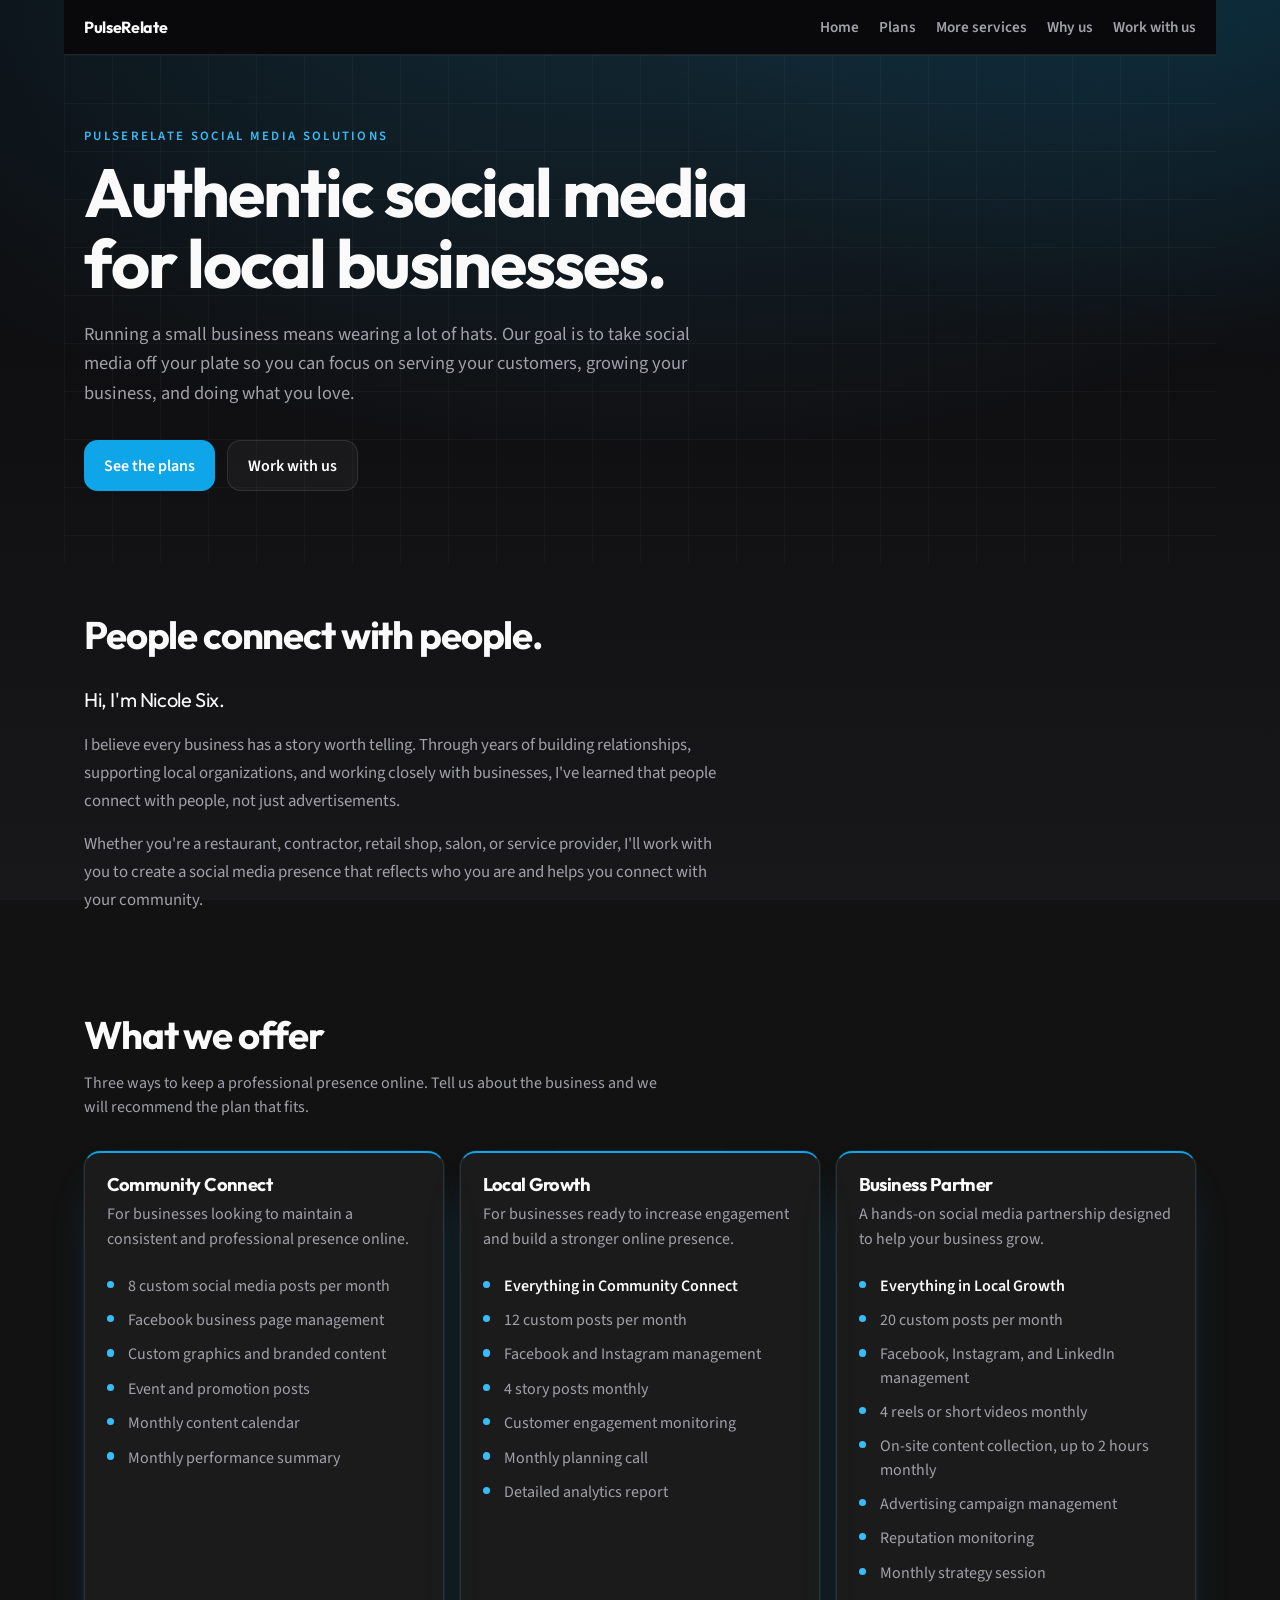
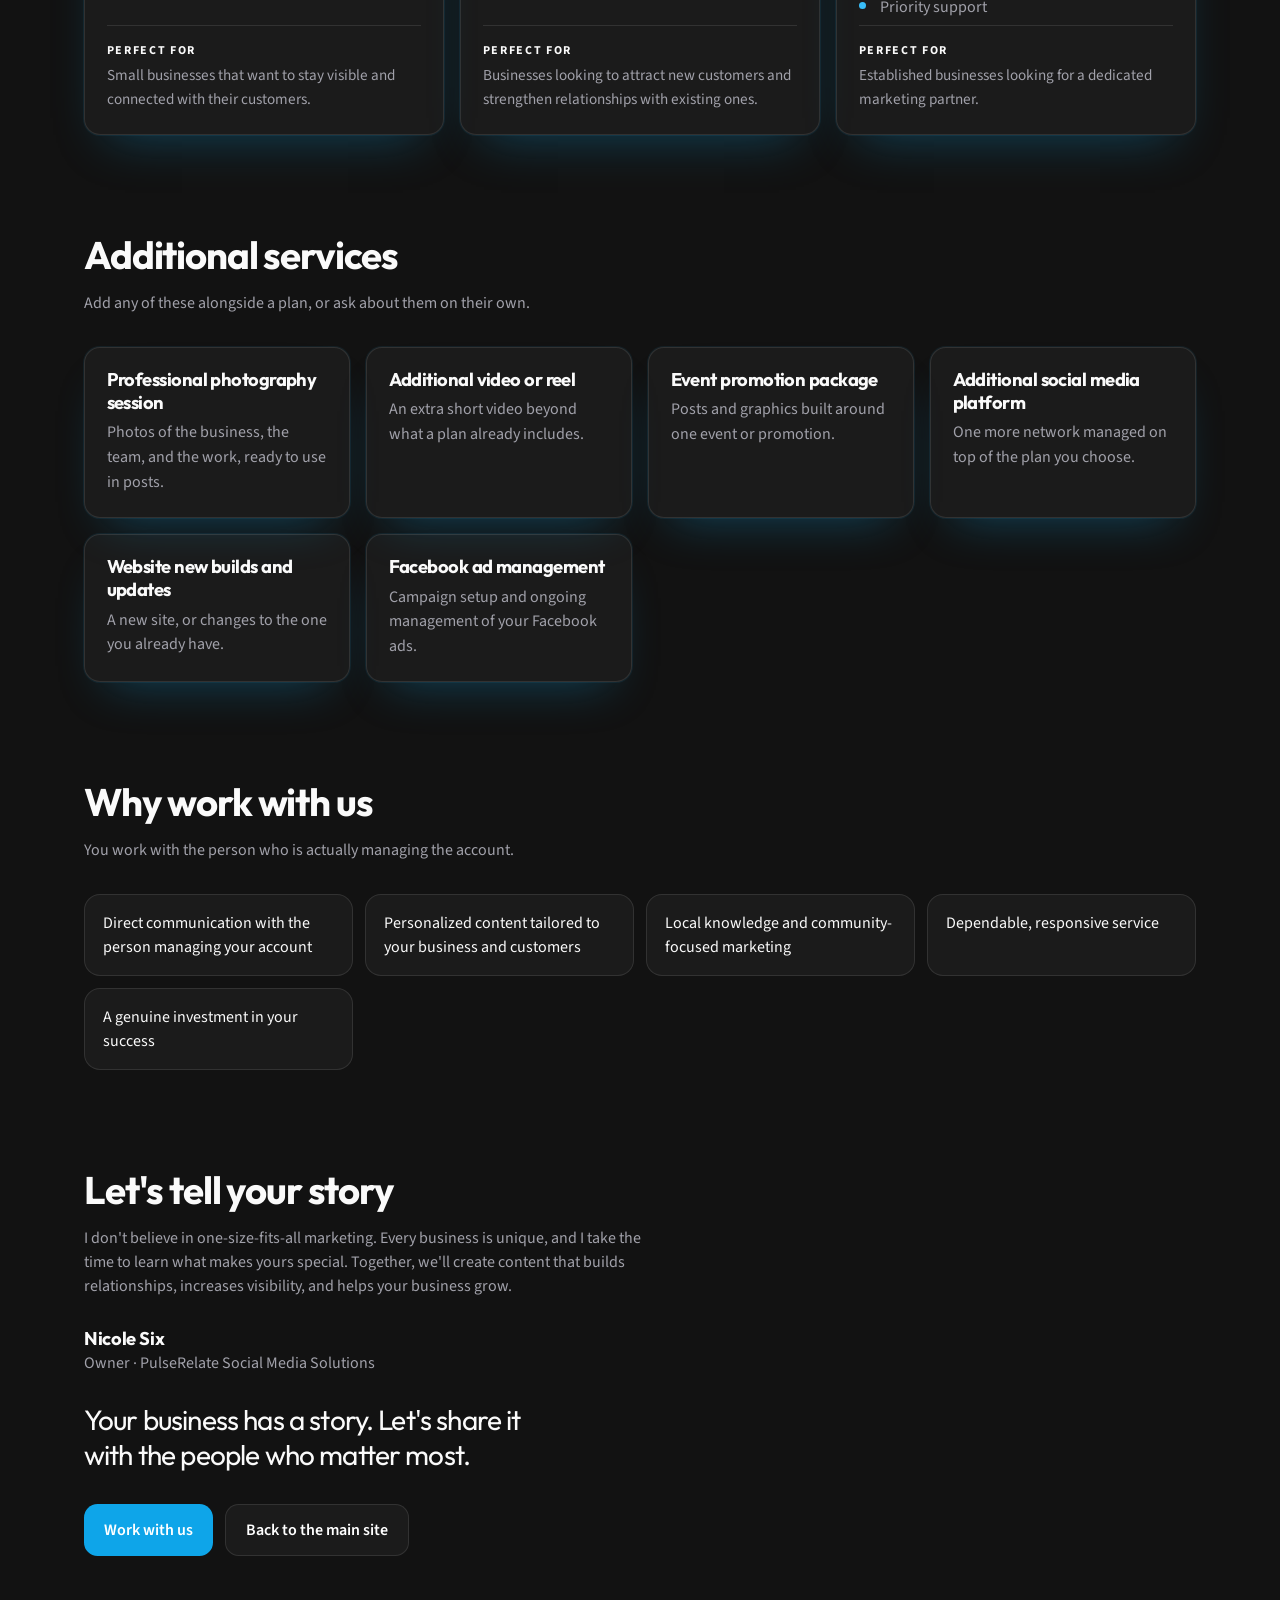
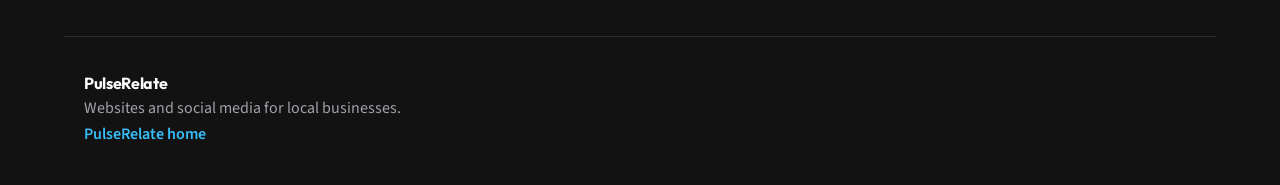
==== social.html @ 5b206f81 "Add a PulseRelate Social Media Solutions page without pricing. Co-authored-by: Cursor <cursoragent@c" ====
<!DOCTYPE html>
<html lang="en">
  <head>
    <meta charset="utf-8" />
    <meta name="viewport" content="width=device-width, initial-scale=1" />
    <title>PulseRelate Social Media Solutions</title>
    <meta
      name="description"
      content="PulseRelate Social Media Solutions creates authentic social media for local businesses. Community Connect, Local Growth, and Business Partner plans, plus photography, video, and event promotion."
    />
    <link rel="preconnect" href="https://fonts.googleapis.com" />
    <link rel="preconnect" href="https://fonts.gstatic.com" crossorigin />
    <link
      href="https://fonts.googleapis.com/css2?family=Outfit:wght@500;700&family=Source+Sans+3:wght@400;600&display=swap"
      rel="stylesheet"
    />
    <link rel="stylesheet" href="styles.css" />
    <link rel="icon" href="data:image/svg+xml,%3Csvg xmlns='http://www.w3.org/2000/svg' viewBox='0 0 32 32'%3E%3Crect width='32' height='32' rx='8' fill='%230ea5e9'/%3E%3Cpath d='M8 20.5c2.2-4.6 4.4-7 8-7s5.8 2.4 8 7' fill='none' stroke='white' stroke-width='2.4' stroke-linecap='round'/%3E%3Ccircle cx='16' cy='11' r='2.2' fill='white'/%3E%3C/svg%3E" />
  </head>
  <body>
    <header class="site-header">
      <a class="brand" href="index.html">PulseRelate</a>
      <nav class="nav" aria-label="Page">
        <a href="index.html">Home</a>
        <a href="#plans">Plans</a>
        <a href="#extras">More services</a>
        <a href="#why">Why us</a>
        <a href="index.html#work">Work with us</a>
      </nav>
    </header>

    <main id="top">
      <section class="hero">
        <p class="eyebrow">PulseRelate Social Media Solutions</p>
        <h1>Authentic social media for local businesses.</h1>
        <p class="lede">
          Running a small business means wearing a lot of hats. Our goal is to
          take social media off your plate so you can focus on serving your
          customers, growing your business, and doing what you love.
        </p>
        <div class="hero-actions">
          <a class="button" href="#plans">See the plans</a>
          <a class="button button-quiet" href="index.html#work">Work with us</a>
        </div>
      </section>

      <section class="section" id="story">
        <div class="section-intro">
          <h2>People connect with people.</h2>
        </div>
        <div class="story">
          <p class="hello">Hi, I'm Nicole Six.</p>
          <p>
            I believe every business has a story worth telling. Through years of
            building relationships, supporting local organizations, and working
            closely with businesses, I've learned that people connect with
            people, not just advertisements.
          </p>
          <p>
            Whether you're a restaurant, contractor, retail shop, salon, or
            service provider, I'll work with you to create a social media
            presence that reflects who you are and helps you connect with your
            community.
          </p>
        </div>
      </section>

      <section id="plans" class="section">
        <div class="section-intro">
          <h2>What we offer</h2>
          <p>
            Three ways to keep a professional presence online. Tell us about the
            business and we will recommend the plan that fits.
          </p>
        </div>
        <ul class="cards">
          <li class="card card-plan">
            <h3>Community Connect</h3>
            <p>
              For businesses looking to maintain a consistent and professional
              presence online.
            </p>
            <ul class="features">
              <li>8 custom social media posts per month</li>
              <li>Facebook business page management</li>
              <li>Custom graphics and branded content</li>
              <li>Event and promotion posts</li>
              <li>Monthly content calendar</li>
              <li>Monthly performance summary</li>
            </ul>
            <p class="fit">
              <strong>Perfect for</strong>
              Small businesses that want to stay visible and connected with their customers.
            </p>
          </li>
          <li class="card card-plan">
            <h3>Local Growth</h3>
            <p>
              For businesses ready to increase engagement and build a stronger
              online presence.
            </p>
            <ul class="features">
              <li class="includes">Everything in Community Connect</li>
              <li>12 custom posts per month</li>
              <li>Facebook and Instagram management</li>
              <li>4 story posts monthly</li>
              <li>Customer engagement monitoring</li>
              <li>Monthly planning call</li>
              <li>Detailed analytics report</li>
            </ul>
            <p class="fit">
              <strong>Perfect for</strong>
              Businesses looking to attract new customers and strengthen relationships with existing ones.
            </p>
          </li>
          <li class="card card-plan">
            <h3>Business Partner</h3>
            <p>
              A hands-on social media partnership designed to help your business grow.
            </p>
            <ul class="features">
              <li class="includes">Everything in Local Growth</li>
              <li>20 custom posts per month</li>
              <li>Facebook, Instagram, and LinkedIn management</li>
              <li>4 reels or short videos monthly</li>
              <li>On-site content collection, up to 2 hours monthly</li>
              <li>Advertising campaign management</li>
              <li>Reputation monitoring</li>
              <li>Monthly strategy session</li>
              <li>Priority support</li>
            </ul>
            <p class="fit">
              <strong>Perfect for</strong>
              Established businesses looking for a dedicated marketing partner.
            </p>
          </li>
        </ul>
      </section>

      <section id="extras" class="section">
        <div class="section-intro">
          <h2>Additional services</h2>
          <p>Add any of these alongside a plan, or ask about them on their own.</p>
        </div>
        <ul class="cards">
          <li class="card">
            <h3>Professional photography session</h3>
            <p>Photos of the business, the team, and the work, ready to use in posts.</p>
          </li>
          <li class="card">
            <h3>Additional video or reel</h3>
            <p>An extra short video beyond what a plan already includes.</p>
          </li>
          <li class="card">
            <h3>Event promotion package</h3>
            <p>Posts and graphics built around one event or promotion.</p>
          </li>
          <li class="card">
            <h3>Additional social media platform</h3>
            <p>One more network managed on top of the plan you choose.</p>
          </li>
          <li class="card">
            <h3>Website new builds and updates</h3>
            <p>A new site, or changes to the one you already have.</p>
          </li>
          <li class="card">
            <h3>Facebook ad management</h3>
            <p>Campaign setup and ongoing management of your Facebook ads.</p>
          </li>
        </ul>
      </section>

      <section id="why" class="section">
        <div class="section-intro">
          <h2>Why work with us</h2>
          <p>You work with the person who is actually managing the account.</p>
        </div>
        <ul class="reasons">
          <li>Direct communication with the person managing your account</li>
          <li>Personalized content tailored to your business and customers</li>
          <li>Local knowledge and community-focused marketing</li>
          <li>Dependable, responsive service</li>
          <li>A genuine investment in your success</li>
        </ul>
      </section>

      <section class="section" id="close">
        <div class="section-intro">
          <h2>Let's tell your story</h2>
          <p>
            I don't believe in one-size-fits-all marketing. Every business is
            unique, and I take the time to learn what makes yours special.
            Together, we'll create content that builds relationships, increases
            visibility, and helps your business grow.
          </p>
        </div>
        <p class="signature">
          <strong>Nicole Six</strong>
          <span>Owner · PulseRelate Social Media Solutions</span>
        </p>
        <blockquote class="pull">
          <p>Your business has a story. Let's share it with the people who matter most.</p>
        </blockquote>
        <div class="hero-actions">
          <a class="button" href="index.html#work">Work with us</a>
          <a class="button button-quiet" href="index.html">Back to the main site</a>
        </div>
      </section>
    </main>

    <footer class="site-footer">
      <p class="brand">PulseRelate</p>
      <p>Websites and social media for local businesses.</p>
      <p><a href="index.html">PulseRelate home</a></p>
    </footer>
  </body>
</html>
---- styles.css ----
:root {
  color-scheme: dark;
  --bg: #09090b;
  --bg-raised: rgb(255 255 255 / 0.04);
  --line: rgb(255 255 255 / 0.1);
  --text: #fafafa;
  --muted: #a1a1aa;
  --sky: #38bdf8;
  --sky-strong: #0ea5e9;
  --max: 72rem;
}

* {
  box-sizing: border-box;
}

html {
  scroll-behavior: smooth;
}

body {
  margin: 0;
  min-height: 100vh;
  font-family: "Source Sans 3", "Segoe UI", sans-serif;
  color: var(--text);
  background:
    radial-gradient(ellipse 80% 60% at 50% -10%, rgb(56 189 248 / 0.2), transparent),
    radial-gradient(ellipse 50% 40% at 100% 0%, rgb(14 165 233 / 0.14), transparent),
    linear-gradient(to bottom, #09090b, #18181b);
  background-attachment: fixed;
}

a {
  color: inherit;
}

.site-header {
  position: sticky;
  top: 0;
  z-index: 2;
  display: flex;
  align-items: center;
  justify-content: space-between;
  gap: 1rem;
  max-width: var(--max);
  margin: 0 auto;
  padding: 1rem 1.25rem;
  background: #09090b;
  border-bottom: 1px solid var(--line);
}

[hidden] {
  display: none !important;
}

.brand {
  font-family: Outfit, "Segoe UI", sans-serif;
  font-weight: 700;
  letter-spacing: -0.02em;
  text-decoration: none;
}

.nav {
  display: flex;
  flex-wrap: wrap;
  gap: 0.75rem 1.25rem;
  font-size: 0.95rem;
  font-weight: 600;
}

.nav a {
  color: var(--muted);
  text-decoration: none;
}

.nav a:hover,
.nav a:focus-visible {
  color: var(--text);
}

.hero,
.section,
.site-footer {
  max-width: var(--max);
  margin: 0 auto;
  padding: 1.25rem;
}

.hero {
  padding-top: 4.5rem;
  padding-bottom: 4.5rem;
  background-image:
    linear-gradient(rgb(255 255 255 / 0.03) 1px, transparent 1px),
    linear-gradient(90deg, rgb(255 255 255 / 0.03) 1px, transparent 1px);
  background-size: 48px 48px;
}

.eyebrow {
  margin: 0;
  font-size: 0.8rem;
  font-weight: 600;
  letter-spacing: 0.18em;
  text-transform: uppercase;
  color: var(--sky);
}

h1,
h2,
h3 {
  font-family: Outfit, "Segoe UI", sans-serif;
  letter-spacing: -0.03em;
}

h1 {
  max-width: 16ch;
  margin: 0.75rem 0 0;
  font-size: clamp(2.5rem, 6vw, 4.25rem);
  line-height: 1.05;
}

.lede {
  max-width: 40rem;
  margin: 1.25rem 0 0;
  font-size: 1.15rem;
  line-height: 1.6;
  color: var(--muted);
}

.hero-actions {
  display: flex;
  flex-wrap: wrap;
  gap: 0.75rem;
  margin-top: 2rem;
}

.button {
  display: inline-flex;
  align-items: center;
  justify-content: center;
  padding: 0.85rem 1.25rem;
  border-radius: 0.85rem;
  background: var(--sky-strong);
  color: white;
  font-weight: 600;
  text-decoration: none;
}

.button:hover,
.button:focus-visible {
  background: #38bdf8;
}

.button-quiet {
  background: var(--bg-raised);
  border: 1px solid var(--line);
}

.button-quiet:hover,
.button-quiet:focus-visible {
  background: rgb(255 255 255 / 0.08);
}

.section {
  scroll-margin-top: 4.5rem;
  padding-top: 3rem;
  padding-bottom: 3rem;
}

.section-intro h2 {
  margin: 0;
  font-size: clamp(1.8rem, 3vw, 2.4rem);
}

.section-intro p {
  max-width: 36rem;
  margin: 0.75rem 0 0;
  color: var(--muted);
  line-height: 1.5;
}

.place {
  display: inline-block;
  margin: 1.5rem 0 0;
  padding: 0.45rem 0.8rem;
  border: 1px solid var(--line);
  border-radius: 999px;
  color: var(--sky);
  font-size: 0.95rem;
  font-weight: 600;
}

.cards {
  display: grid;
  grid-template-columns: repeat(auto-fit, minmax(16rem, 1fr));
  gap: 1rem;
  margin: 2rem 0 0;
  padding: 0;
  list-style: none;
}

.card {
  margin: 0;
  padding: 1.25rem 1.35rem 1.4rem;
  border: 1px solid var(--line);
  border-radius: 1rem;
  background: var(--bg-raised);
  box-shadow:
    0 0 0 1px rgb(56 189 248 / 0.08),
    0 24px 48px -24px rgb(14 165 233 / 0.35);
}

.card h3,
.steps h3 {
  margin: 0 0 0.4rem;
  font-size: 1.15rem;
}

.card p,
.steps p {
  margin: 0;
  color: var(--muted);
  line-height: 1.55;
}

.card-plan {
  display: flex;
  flex-direction: column;
  border-top: 2px solid var(--sky-strong);
}

.card-plan .fit {
  margin-top: auto;
}

.more {
  display: inline-block;
  margin-top: 1rem;
  color: var(--sky);
  font-weight: 600;
  text-decoration: none;
}

.more:hover,
.more:focus-visible {
  color: var(--text);
}

.story {
  max-width: 40rem;
  margin-top: 1.5rem;
}

.story p {
  margin: 0;
  color: var(--muted);
  font-size: 1.05rem;
  line-height: 1.65;
}

.story p + p {
  margin-top: 1rem;
}

.story .hello {
  color: var(--text);
  font-family: Outfit, "Segoe UI", sans-serif;
  font-size: 1.25rem;
  letter-spacing: -0.02em;
}

.features {
  margin: 1.1rem 0 0;
  padding: 0;
  list-style: none;
}

.features li {
  position: relative;
  padding: 0.35rem 0 0.35rem 1.35rem;
  color: var(--muted);
  line-height: 1.45;
}

.features li::before {
  content: "";
  position: absolute;
  left: 0;
  top: 0.72rem;
  width: 0.45rem;
  height: 0.45rem;
  border-radius: 999px;
  background: var(--sky);
}

.features li.includes {
  color: var(--text);
  font-weight: 600;
}

.fit {
  margin: 1.15rem 0 0;
  padding-top: 1rem;
  border-top: 1px solid var(--line);
  color: var(--muted);
  font-size: 0.95rem;
  line-height: 1.5;
}

.fit strong {
  display: block;
  margin-bottom: 0.25rem;
  color: var(--text);
  font-size: 0.75rem;
  letter-spacing: 0.14em;
  text-transform: uppercase;
}

.reasons {
  display: grid;
  grid-template-columns: repeat(auto-fit, minmax(16rem, 1fr));
  gap: 0.75rem;
  margin: 2rem 0 0;
  padding: 0;
  list-style: none;
}

.reasons li {
  padding: 1rem 1.1rem;
  border: 1px solid var(--line);
  border-radius: 1rem;
  background: var(--bg-raised);
  line-height: 1.5;
}

.signature {
  margin: 1.75rem 0 0;
  line-height: 1.4;
}

.signature strong {
  display: block;
  font-family: Outfit, "Segoe UI", sans-serif;
  font-size: 1.15rem;
  letter-spacing: -0.02em;
}

.signature span {
  color: var(--muted);
}

.pull {
  max-width: 28rem;
  margin: 1.75rem 0 0;
  padding: 0;
  border: 0;
}

.pull p {
  margin: 0;
  font-family: Outfit, "Segoe UI", sans-serif;
  font-size: clamp(1.35rem, 2.4vw, 1.75rem);
  letter-spacing: -0.03em;
  line-height: 1.25;
}

.steps {
  display: grid;
  gap: 1rem;
  margin: 2rem 0 0;
  padding: 0;
  list-style: none;
}

.steps li {
  display: flex;
  gap: 1rem;
  align-items: flex-start;
  padding: 1rem 0;
  border-top: 1px solid var(--line);
}

.step-num {
  flex: 0 0 auto;
  width: 2rem;
  height: 2rem;
  display: grid;
  place-items: center;
  border-radius: 999px;
  background: rgb(14 165 233 / 0.18);
  color: var(--sky);
  font-family: Outfit, sans-serif;
  font-weight: 700;
}

.soon,
.form-live {
  margin-top: 1.75rem;
}

.soon {
  padding: 1.25rem 1.35rem;
  border: 1px dashed var(--line);
  border-radius: 1rem;
  color: var(--muted);
}

.soon p {
  margin: 0;
}

.form-live {
  display: grid;
  gap: 1.25rem;
}

.form-live iframe {
  border: 1px solid var(--line);
  border-radius: 1rem;
  background: white;
  min-height: 900px;
}

.site-footer {
  margin-top: 2rem;
  padding-top: 2rem;
  padding-bottom: 2.5rem;
  border-top: 1px solid var(--line);
  color: var(--muted);
}

.site-footer .brand {
  color: var(--text);
}

.site-footer p {
  margin: 0.25rem 0 0;
}

.site-footer a {
  color: var(--sky);
  font-weight: 600;
  text-decoration: none;
}

.site-footer a:hover,
.site-footer a:focus-visible {
  color: var(--text);
}

:focus-visible {
  outline: 2px solid var(--sky);
  outline-offset: 3px;
}

@media (max-width: 640px) {
  .site-header {
    align-items: flex-start;
    flex-direction: column;
  }

  .hero {
    padding-top: 2.5rem;
  }
}
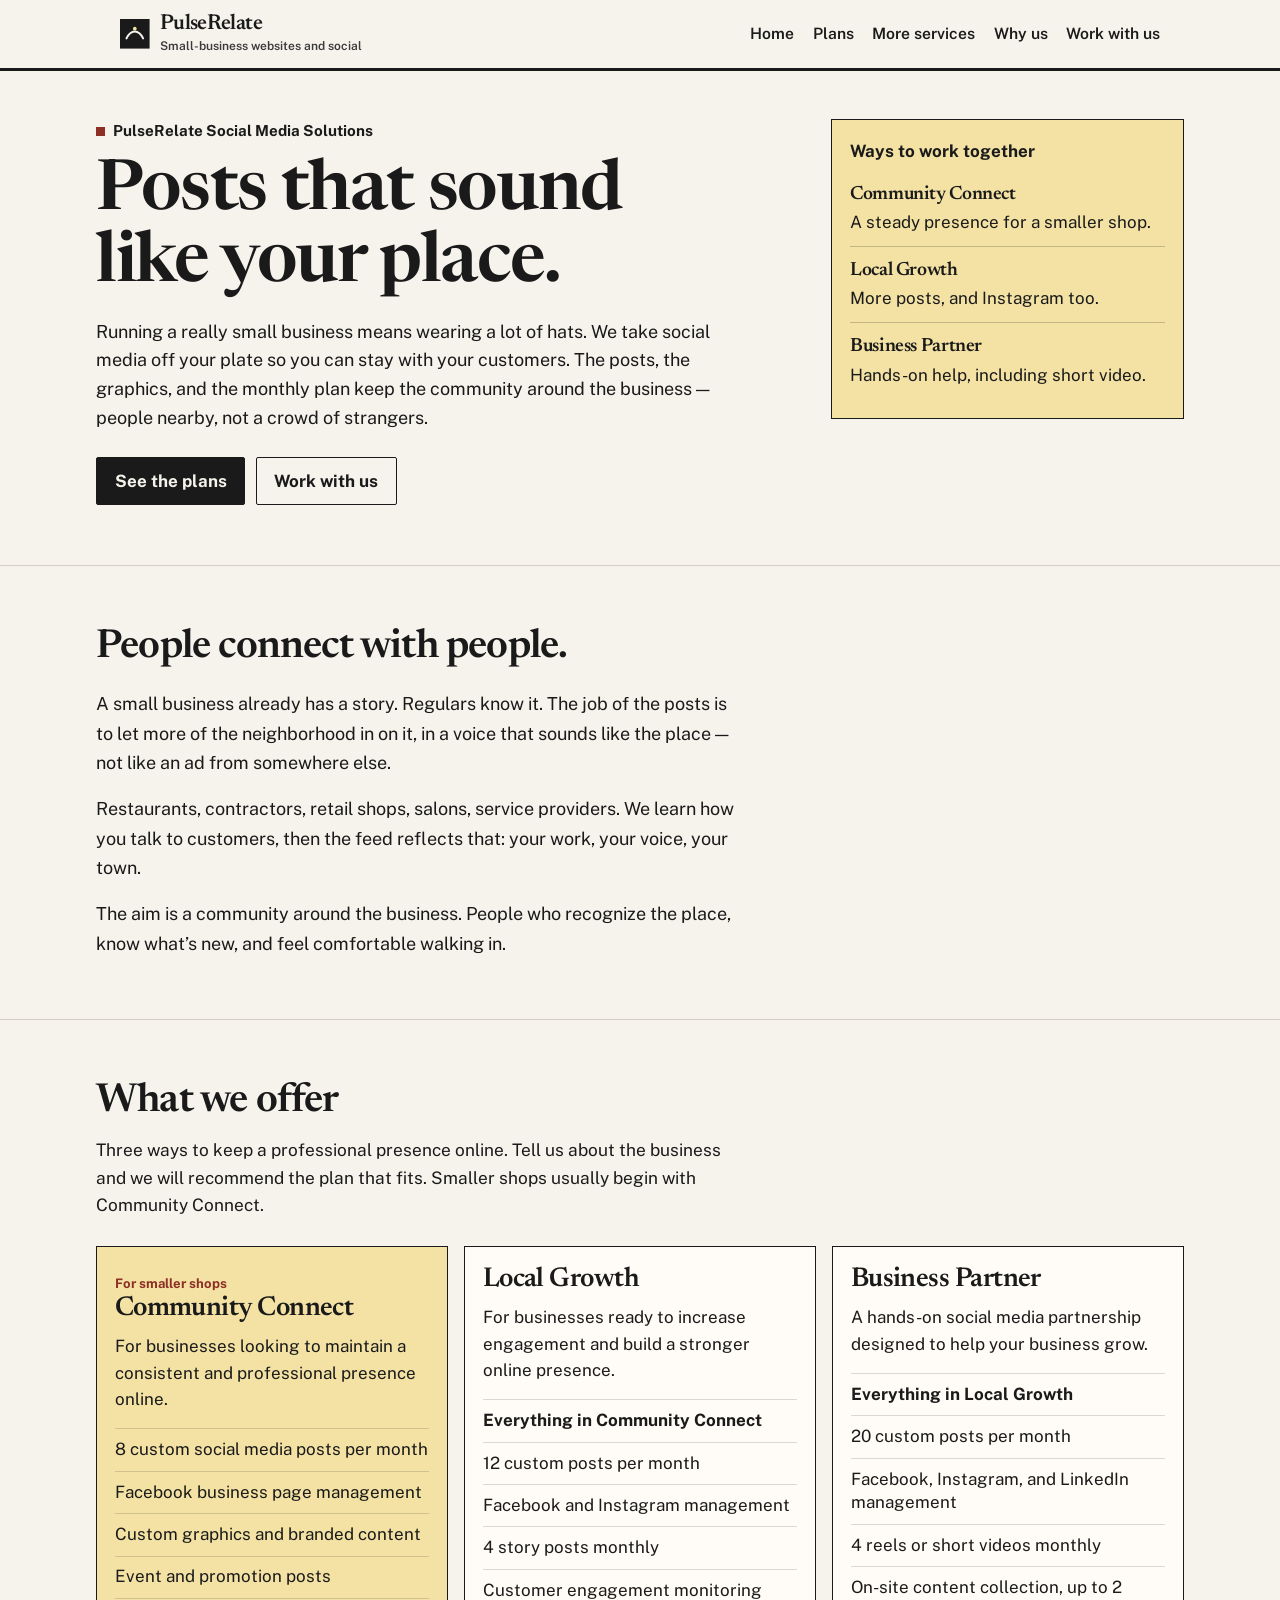
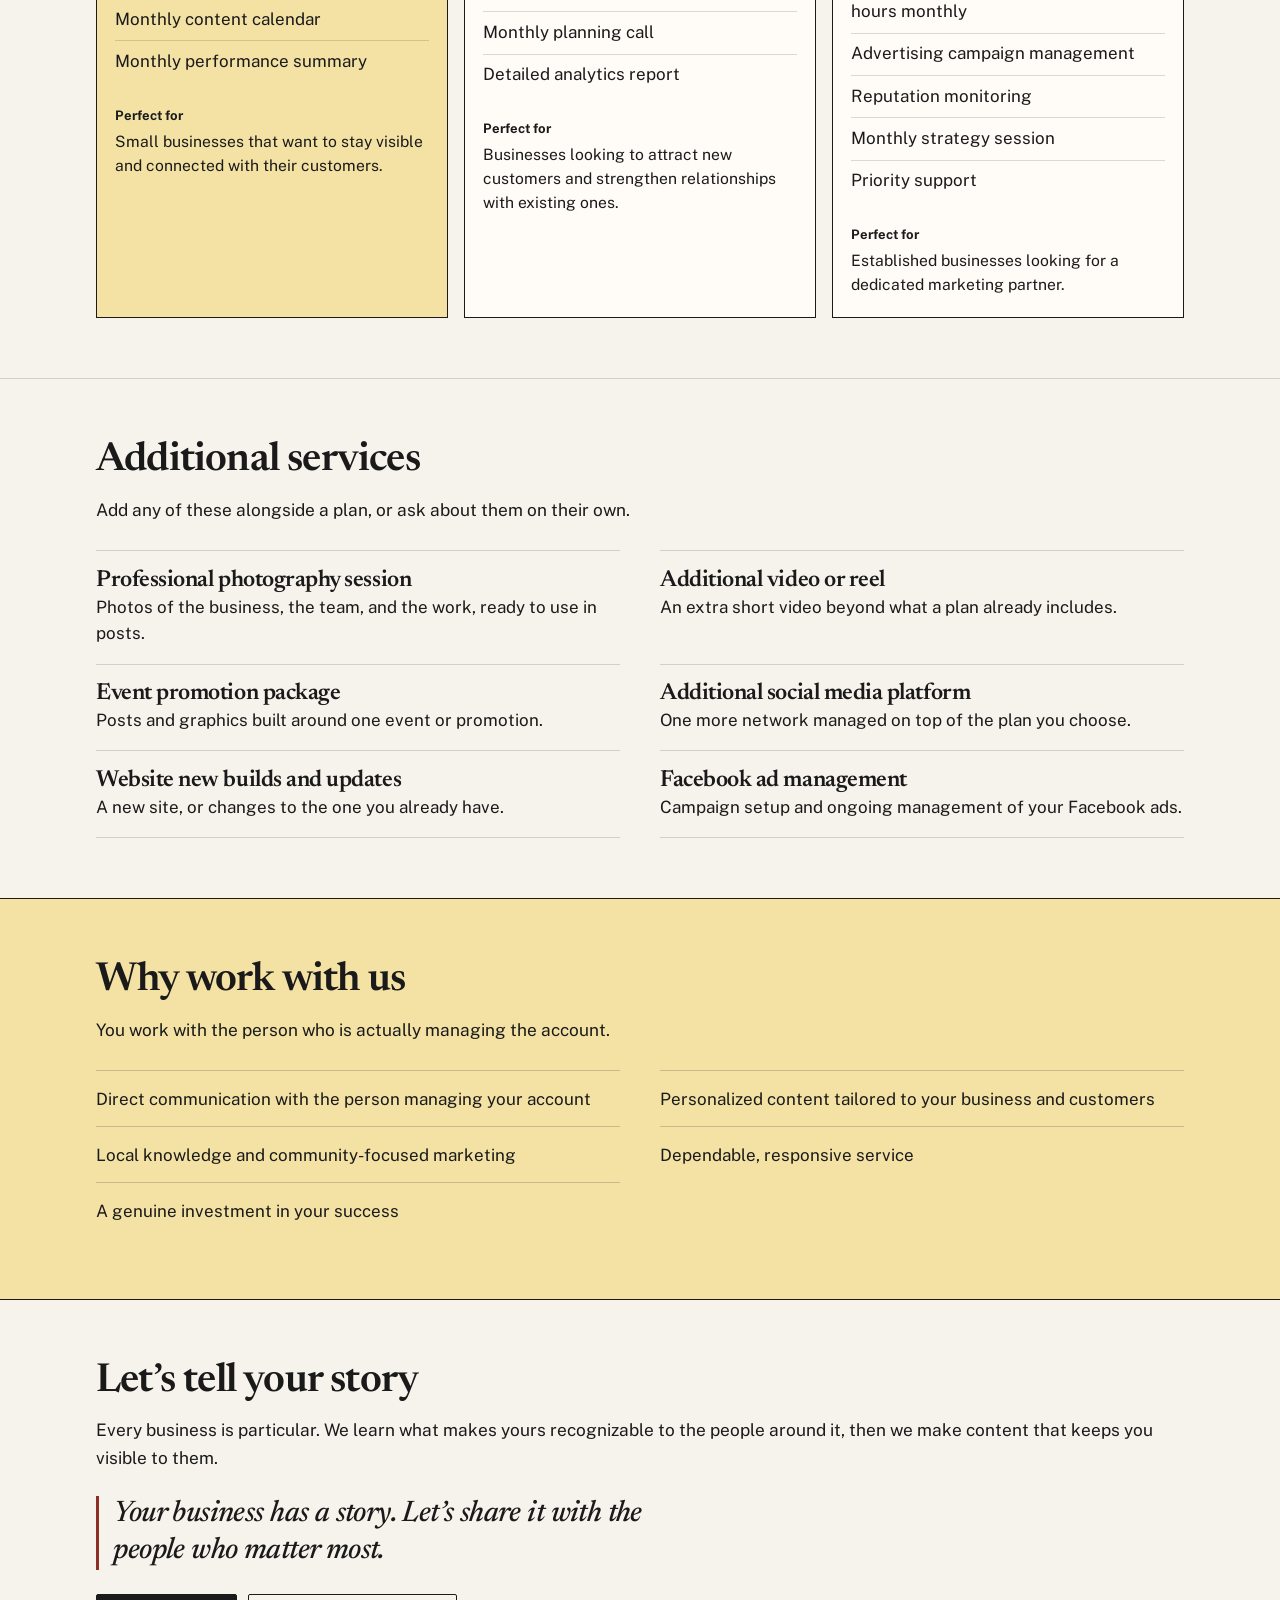
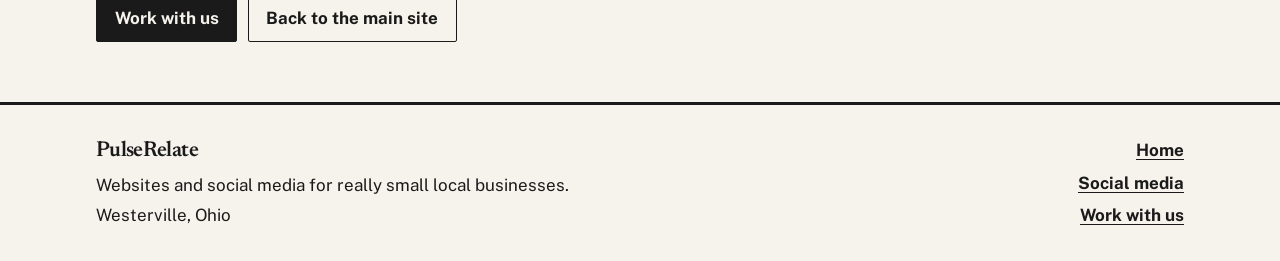
==== commit 80ef3fd8: "Restyle the site for really small local businesses and phones. Co-authored-by: Cursor <cursoragent@c" ====
--- a/social.html
+++ b/social.html
@@ -2,216 +2,272 @@
 <html lang="en">
   <head>
     <meta charset="utf-8" />
-    <meta name="viewport" content="width=device-width, initial-scale=1" />
+    <meta name="viewport" content="width=device-width, initial-scale=1, viewport-fit=cover" />
+    <meta name="theme-color" content="#f6f3ec" />
     <title>PulseRelate Social Media Solutions</title>
     <meta
       name="description"
-      content="PulseRelate Social Media Solutions creates authentic social media for local businesses. Community Connect, Local Growth, and Business Partner plans, plus photography, video, and event promotion."
+      content="PulseRelate Social Media Solutions creates social media for really small local businesses. Community Connect, Local Growth, and Business Partner plans, plus photography, video, and event promotion."
     />
     <link rel="preconnect" href="https://fonts.googleapis.com" />
     <link rel="preconnect" href="https://fonts.gstatic.com" crossorigin />
     <link
-      href="https://fonts.googleapis.com/css2?family=Outfit:wght@500;700&family=Source+Sans+3:wght@400;600&display=swap"
+      href="https://fonts.googleapis.com/css2?family=Newsreader:ital,opsz,wght@0,6..72,500;0,6..72,600;1,6..72,500&family=Public+Sans:wght@400;600;700&display=swap"
       rel="stylesheet"
     />
     <link rel="stylesheet" href="styles.css" />
-    <link rel="icon" href="data:image/svg+xml,%3Csvg xmlns='http://www.w3.org/2000/svg' viewBox='0 0 32 32'%3E%3Crect width='32' height='32' rx='8' fill='%230ea5e9'/%3E%3Cpath d='M8 20.5c2.2-4.6 4.4-7 8-7s5.8 2.4 8 7' fill='none' stroke='white' stroke-width='2.4' stroke-linecap='round'/%3E%3Ccircle cx='16' cy='11' r='2.2' fill='white'/%3E%3C/svg%3E" />
+    <link rel="icon" href="data:image/svg+xml,%3Csvg xmlns='http://www.w3.org/2000/svg' viewBox='0 0 32 32'%3E%3Crect width='32' height='32' fill='%231a1a1a'/%3E%3Cpath d='M7 21c2.4-5 4.8-7.5 9-7.5S22.6 16 25 21' fill='none' stroke='%23f6f3ec' stroke-width='2.2' stroke-linecap='round'/%3E%3Ccircle cx='16' cy='10.5' r='2' fill='%23f3e2a4'/%3E%3C/svg%3E" />
   </head>
   <body>
+    <a class="skip" href="#top">Skip to content</a>
     <header class="site-header">
-      <a class="brand" href="index.html">PulseRelate</a>
-      <nav class="nav" aria-label="Page">
-        <a href="index.html">Home</a>
-        <a href="#plans">Plans</a>
-        <a href="#extras">More services</a>
-        <a href="#why">Why us</a>
-        <a href="index.html#work">Work with us</a>
-      </nav>
+      <div class="header-inner">
+        <a class="brand" href="index.html">
+          <svg class="mark" viewBox="0 0 32 32" aria-hidden="true">
+            <rect width="32" height="32" fill="#1a1a1a" />
+            <path d="M7 21c2.4-5 4.8-7.5 9-7.5S22.6 16 25 21" fill="none" stroke="#f6f3ec" stroke-width="2.2" stroke-linecap="round" />
+            <circle cx="16" cy="10.5" r="2" fill="#f3e2a4" />
+          </svg>
+          <span class="brand-text">
+            <span class="brand-name">PulseRelate</span>
+            <span class="brand-tag">Small-business websites and social</span>
+          </span>
+        </a>
+        <button class="nav-toggle" type="button" aria-expanded="false" aria-controls="site-nav">
+          <span class="nav-toggle-icon" aria-hidden="true"></span>
+          <span class="nav-toggle-label">Menu</span>
+        </button>
+        <nav id="site-nav" class="nav" aria-label="Page">
+          <a href="index.html">Home</a>
+          <a href="#plans">Plans</a>
+          <a href="#extras">More services</a>
+          <a href="#why">Why us</a>
+          <a href="index.html#work">Work with us</a>
+        </nav>
+      </div>
     </header>
 
     <main id="top">
       <section class="hero">
-        <p class="eyebrow">PulseRelate Social Media Solutions</p>
-        <h1>Authentic social media for local businesses.</h1>
-        <p class="lede">
-          Running a small business means wearing a lot of hats. Our goal is to
-          take social media off your plate so you can focus on serving your
-          customers, growing your business, and doing what you love.
-        </p>
-        <div class="hero-actions">
-          <a class="button" href="#plans">See the plans</a>
-          <a class="button button-quiet" href="index.html#work">Work with us</a>
+        <div class="wrap hero-grid">
+          <div class="hero-copy">
+            <p class="kicker"><span class="kicker-mark" aria-hidden="true"></span> PulseRelate Social Media Solutions</p>
+            <h1>Posts that sound like your place.</h1>
+            <p class="lede">
+              Running a really small business means wearing a lot of hats. We take
+              social media off your plate so you can stay with your customers.
+              The posts, the graphics, and the monthly plan keep the community
+              around the business — people nearby, not a crowd of strangers.
+            </p>
+            <div class="hero-actions">
+              <a class="button" href="#plans">See the plans</a>
+              <a class="button button-quiet" href="index.html#work">Work with us</a>
+            </div>
+          </div>
+          <aside class="side-card">
+            <p class="side-card-label">Ways to work together</p>
+            <ul>
+              <li>
+                <a href="#community"><strong>Community Connect</strong></a>
+                <span>A steady presence for a smaller shop.</span>
+              </li>
+              <li>
+                <a href="#growth"><strong>Local Growth</strong></a>
+                <span>More posts, and Instagram too.</span>
+              </li>
+              <li>
+                <a href="#partner"><strong>Business Partner</strong></a>
+                <span>Hands-on help, including short video.</span>
+              </li>
+            </ul>
+          </aside>
         </div>
       </section>
 
       <section class="section" id="story">
-        <div class="section-intro">
-          <h2>People connect with people.</h2>
-        </div>
-        <div class="story">
-          <p class="hello">Hi, I'm Nicole Six.</p>
+        <div class="wrap">
+          <div class="section-intro">
+            <h2>People connect with people.</h2>
+          </div>
+          <div class="story">
+            <p>
+              A small business already has a story. Regulars know it. The job of
+              the posts is to let more of the neighborhood in on it, in a voice
+              that sounds like the place — not like an ad from somewhere else.
+            </p>
+            <p>
+              Restaurants, contractors, retail shops, salons, service providers.
+              We learn how you talk to customers, then the feed reflects that:
+              your work, your voice, your town.
+            </p>
+            <p>
+              The aim is a community around the business. People who recognize
+              the place, know what’s new, and feel comfortable walking in.
+            </p>
+          </div>
+        </div>
+      </section>
+
+      <section id="plans" class="section">
+        <div class="wrap">
+          <div class="section-intro">
+            <h2>What we offer</h2>
+            <p>
+              Three ways to keep a professional presence online. Tell us about the
+              business and we will recommend the plan that fits. Smaller shops
+              usually begin with Community Connect.
+            </p>
+          </div>
+          <ul class="plans">
+            <li class="plan plan-start" id="community">
+              <p class="plan-flag">For smaller shops</p>
+              <h3>Community Connect</h3>
+              <p>
+                For businesses looking to maintain a consistent and professional
+                presence online.
+              </p>
+              <ul class="features">
+                <li>8 custom social media posts per month</li>
+                <li>Facebook business page management</li>
+                <li>Custom graphics and branded content</li>
+                <li>Event and promotion posts</li>
+                <li>Monthly content calendar</li>
+                <li>Monthly performance summary</li>
+              </ul>
+              <p class="fit">
+                <strong>Perfect for</strong>
+                Small businesses that want to stay visible and connected with their customers.
+              </p>
+            </li>
+            <li class="plan" id="growth">
+              <h3>Local Growth</h3>
+              <p>
+                For businesses ready to increase engagement and build a stronger
+                online presence.
+              </p>
+              <ul class="features">
+                <li class="includes">Everything in Community Connect</li>
+                <li>12 custom posts per month</li>
+                <li>Facebook and Instagram management</li>
+                <li>4 story posts monthly</li>
+                <li>Customer engagement monitoring</li>
+                <li>Monthly planning call</li>
+                <li>Detailed analytics report</li>
+              </ul>
+              <p class="fit">
+                <strong>Perfect for</strong>
+                Businesses looking to attract new customers and strengthen relationships with existing ones.
+              </p>
+            </li>
+            <li class="plan" id="partner">
+              <h3>Business Partner</h3>
+              <p>
+                A hands-on social media partnership designed to help your business grow.
+              </p>
+              <ul class="features">
+                <li class="includes">Everything in Local Growth</li>
+                <li>20 custom posts per month</li>
+                <li>Facebook, Instagram, and LinkedIn management</li>
+                <li>4 reels or short videos monthly</li>
+                <li>On-site content collection, up to 2 hours monthly</li>
+                <li>Advertising campaign management</li>
+                <li>Reputation monitoring</li>
+                <li>Monthly strategy session</li>
+                <li>Priority support</li>
+              </ul>
+              <p class="fit">
+                <strong>Perfect for</strong>
+                Established businesses looking for a dedicated marketing partner.
+              </p>
+            </li>
+          </ul>
+        </div>
+      </section>
+
+      <section id="extras" class="section">
+        <div class="wrap">
+          <div class="section-intro">
+            <h2>Additional services</h2>
+            <p>Add any of these alongside a plan, or ask about them on their own.</p>
+          </div>
+          <ul class="extras">
+            <li>
+              <h3>Professional photography session</h3>
+              <p>Photos of the business, the team, and the work, ready to use in posts.</p>
+            </li>
+            <li>
+              <h3>Additional video or reel</h3>
+              <p>An extra short video beyond what a plan already includes.</p>
+            </li>
+            <li>
+              <h3>Event promotion package</h3>
+              <p>Posts and graphics built around one event or promotion.</p>
+            </li>
+            <li>
+              <h3>Additional social media platform</h3>
+              <p>One more network managed on top of the plan you choose.</p>
+            </li>
+            <li>
+              <h3>Website new builds and updates</h3>
+              <p>A new site, or changes to the one you already have.</p>
+            </li>
+            <li>
+              <h3>Facebook ad management</h3>
+              <p>Campaign setup and ongoing management of your Facebook ads.</p>
+            </li>
+          </ul>
+        </div>
+      </section>
+
+      <section id="why" class="section notice">
+        <div class="wrap">
+          <div class="section-intro">
+            <h2>Why work with us</h2>
+            <p>You work with the person who is actually managing the account.</p>
+          </div>
+          <ul class="reasons">
+            <li>Direct communication with the person managing your account</li>
+            <li>Personalized content tailored to your business and customers</li>
+            <li>Local knowledge and community-focused marketing</li>
+            <li>Dependable, responsive service</li>
+            <li>A genuine investment in your success</li>
+          </ul>
+        </div>
+      </section>
+
+      <section class="section" id="close">
+        <div class="wrap close-block">
+          <h2>Let’s tell your story</h2>
           <p>
-            I believe every business has a story worth telling. Through years of
-            building relationships, supporting local organizations, and working
-            closely with businesses, I've learned that people connect with
-            people, not just advertisements.
+            Every business is particular. We learn what makes yours recognizable
+            to the people around it, then we make content that keeps you visible
+            to them.
           </p>
-          <p>
-            Whether you're a restaurant, contractor, retail shop, salon, or
-            service provider, I'll work with you to create a social media
-            presence that reflects who you are and helps you connect with your
-            community.
-          </p>
-        </div>
-      </section>
-
-      <section id="plans" class="section">
-        <div class="section-intro">
-          <h2>What we offer</h2>
-          <p>
-            Three ways to keep a professional presence online. Tell us about the
-            business and we will recommend the plan that fits.
-          </p>
-        </div>
-        <ul class="cards">
-          <li class="card card-plan">
-            <h3>Community Connect</h3>
-            <p>
-              For businesses looking to maintain a consistent and professional
-              presence online.
-            </p>
-            <ul class="features">
-              <li>8 custom social media posts per month</li>
-              <li>Facebook business page management</li>
-              <li>Custom graphics and branded content</li>
-              <li>Event and promotion posts</li>
-              <li>Monthly content calendar</li>
-              <li>Monthly performance summary</li>
-            </ul>
-            <p class="fit">
-              <strong>Perfect for</strong>
-              Small businesses that want to stay visible and connected with their customers.
-            </p>
-          </li>
-          <li class="card card-plan">
-            <h3>Local Growth</h3>
-            <p>
-              For businesses ready to increase engagement and build a stronger
-              online presence.
-            </p>
-            <ul class="features">
-              <li class="includes">Everything in Community Connect</li>
-              <li>12 custom posts per month</li>
-              <li>Facebook and Instagram management</li>
-              <li>4 story posts monthly</li>
-              <li>Customer engagement monitoring</li>
-              <li>Monthly planning call</li>
-              <li>Detailed analytics report</li>
-            </ul>
-            <p class="fit">
-              <strong>Perfect for</strong>
-              Businesses looking to attract new customers and strengthen relationships with existing ones.
-            </p>
-          </li>
-          <li class="card card-plan">
-            <h3>Business Partner</h3>
-            <p>
-              A hands-on social media partnership designed to help your business grow.
-            </p>
-            <ul class="features">
-              <li class="includes">Everything in Local Growth</li>
-              <li>20 custom posts per month</li>
-              <li>Facebook, Instagram, and LinkedIn management</li>
-              <li>4 reels or short videos monthly</li>
-              <li>On-site content collection, up to 2 hours monthly</li>
-              <li>Advertising campaign management</li>
-              <li>Reputation monitoring</li>
-              <li>Monthly strategy session</li>
-              <li>Priority support</li>
-            </ul>
-            <p class="fit">
-              <strong>Perfect for</strong>
-              Established businesses looking for a dedicated marketing partner.
-            </p>
-          </li>
-        </ul>
-      </section>
-
-      <section id="extras" class="section">
-        <div class="section-intro">
-          <h2>Additional services</h2>
-          <p>Add any of these alongside a plan, or ask about them on their own.</p>
-        </div>
-        <ul class="cards">
-          <li class="card">
-            <h3>Professional photography session</h3>
-            <p>Photos of the business, the team, and the work, ready to use in posts.</p>
-          </li>
-          <li class="card">
-            <h3>Additional video or reel</h3>
-            <p>An extra short video beyond what a plan already includes.</p>
-          </li>
-          <li class="card">
-            <h3>Event promotion package</h3>
-            <p>Posts and graphics built around one event or promotion.</p>
-          </li>
-          <li class="card">
-            <h3>Additional social media platform</h3>
-            <p>One more network managed on top of the plan you choose.</p>
-          </li>
-          <li class="card">
-            <h3>Website new builds and updates</h3>
-            <p>A new site, or changes to the one you already have.</p>
-          </li>
-          <li class="card">
-            <h3>Facebook ad management</h3>
-            <p>Campaign setup and ongoing management of your Facebook ads.</p>
-          </li>
-        </ul>
-      </section>
-
-      <section id="why" class="section">
-        <div class="section-intro">
-          <h2>Why work with us</h2>
-          <p>You work with the person who is actually managing the account.</p>
-        </div>
-        <ul class="reasons">
-          <li>Direct communication with the person managing your account</li>
-          <li>Personalized content tailored to your business and customers</li>
-          <li>Local knowledge and community-focused marketing</li>
-          <li>Dependable, responsive service</li>
-          <li>A genuine investment in your success</li>
-        </ul>
-      </section>
-
-      <section class="section" id="close">
-        <div class="section-intro">
-          <h2>Let's tell your story</h2>
-          <p>
-            I don't believe in one-size-fits-all marketing. Every business is
-            unique, and I take the time to learn what makes yours special.
-            Together, we'll create content that builds relationships, increases
-            visibility, and helps your business grow.
-          </p>
-        </div>
-        <p class="signature">
-          <strong>Nicole Six</strong>
-          <span>Owner · PulseRelate Social Media Solutions</span>
-        </p>
-        <blockquote class="pull">
-          <p>Your business has a story. Let's share it with the people who matter most.</p>
-        </blockquote>
-        <div class="hero-actions">
-          <a class="button" href="index.html#work">Work with us</a>
-          <a class="button button-quiet" href="index.html">Back to the main site</a>
+          <blockquote class="pull">
+            <p>Your business has a story. Let’s share it with the people who matter most.</p>
+          </blockquote>
+          <div class="hero-actions">
+            <a class="button" href="index.html#work">Work with us</a>
+            <a class="button button-quiet" href="index.html">Back to the main site</a>
+          </div>
         </div>
       </section>
     </main>
 
     <footer class="site-footer">
-      <p class="brand">PulseRelate</p>
-      <p>Websites and social media for local businesses.</p>
-      <p><a href="index.html">PulseRelate home</a></p>
+      <div class="wrap footer-grid">
+        <div>
+          <p class="footer-name">PulseRelate</p>
+          <p>Websites and social media for really small local businesses.</p>
+          <p>Westerville, Ohio</p>
+        </div>
+        <div class="footer-links">
+          <a href="index.html">Home</a>
+          <a href="social.html">Social media</a>
+          <a href="index.html#work">Work with us</a>
+        </div>
+      </div>
     </footer>
+    <script src="site.js"></script>
   </body>
 </html>
--- a/styles.css
+++ b/styles.css
@@ -1,13 +1,13 @@
 :root {
-  color-scheme: dark;
-  --bg: #09090b;
-  --bg-raised: rgb(255 255 255 / 0.04);
-  --line: rgb(255 255 255 / 0.1);
-  --text: #fafafa;
-  --muted: #a1a1aa;
-  --sky: #38bdf8;
-  --sky-strong: #0ea5e9;
-  --max: 72rem;
+  color-scheme: light;
+  --paper: #f6f3ec;
+  --sheet: #fffcf7;
+  --manila: #f3e2a4;
+  --ink: #1a1a1a;
+  --muted: #3a3a3a;
+  --rule: #d5cfc3;
+  --red: #8d2f24;
+  --max: 68rem;
 }
 
 * {
@@ -21,444 +21,767 @@
 body {
   margin: 0;
   min-height: 100vh;
-  font-family: "Source Sans 3", "Segoe UI", sans-serif;
-  color: var(--text);
-  background:
-    radial-gradient(ellipse 80% 60% at 50% -10%, rgb(56 189 248 / 0.2), transparent),
-    radial-gradient(ellipse 50% 40% at 100% 0%, rgb(14 165 233 / 0.14), transparent),
-    linear-gradient(to bottom, #09090b, #18181b);
-  background-attachment: fixed;
+  font-family: "Public Sans", "Segoe UI", sans-serif;
+  font-size: 1.0625rem;
+  line-height: 1.6;
+  color: var(--ink);
+  background: var(--paper);
+  overflow-wrap: break-word;
+}
+
+[hidden] {
+  display: none !important;
+}
+
+img,
+svg,
+iframe {
+  max-width: 100%;
 }
 
 a {
   color: inherit;
+}
+
+:focus-visible {
+  outline: 2px solid var(--ink);
+  outline-offset: 3px;
+}
+
+::selection {
+  background: var(--manila);
+  color: var(--ink);
+}
+
+.skip {
+  position: absolute;
+  left: 1rem;
+  top: -4rem;
+  z-index: 80;
+  padding: 0.55rem 0.75rem;
+  background: var(--ink);
+  color: var(--paper);
+  font-weight: 700;
+  text-decoration: none;
+}
+
+.skip:focus {
+  top: 0.5rem;
+}
+
+.wrap {
+  width: min(var(--max), calc(100% - 2rem));
+  margin-inline: auto;
 }
 
 .site-header {
   position: sticky;
   top: 0;
-  z-index: 2;
+  z-index: 30;
+  padding-top: env(safe-area-inset-top);
+  background: var(--paper);
+  border-bottom: 3px solid var(--ink);
+}
+
+.header-inner {
+  position: relative;
   display: flex;
   align-items: center;
   justify-content: space-between;
   gap: 1rem;
-  max-width: var(--max);
-  margin: 0 auto;
-  padding: 1rem 1.25rem;
-  background: #09090b;
-  border-bottom: 1px solid var(--line);
-}
-
-[hidden] {
-  display: none !important;
+  width: min(var(--max), 100%);
+  margin-inline: auto;
+  padding: 0.7rem 1rem;
+  min-height: 4.25rem;
 }
 
 .brand {
-  font-family: Outfit, "Segoe UI", sans-serif;
-  font-weight: 700;
-  letter-spacing: -0.02em;
+  display: inline-flex;
+  align-items: center;
+  gap: 0.65rem;
+  min-width: 0;
+  color: var(--ink);
   text-decoration: none;
 }
 
+.mark {
+  width: 1.85rem;
+  height: 1.85rem;
+  flex: none;
+}
+
+.brand-name {
+  display: block;
+  font-family: Newsreader, Georgia, "Iowan Old Style", serif;
+  font-size: 1.35rem;
+  font-weight: 600;
+  letter-spacing: -0.03em;
+  line-height: 1;
+}
+
+.brand-tag {
+  display: none;
+  margin-top: 0.2rem;
+  font-size: 0.75rem;
+  font-weight: 600;
+  line-height: 1.2;
+  color: var(--muted);
+}
+
+.nav-toggle {
+  display: inline-flex;
+  align-items: center;
+  justify-content: center;
+  gap: 0.45rem;
+  min-height: 44px;
+  min-width: 44px;
+  padding: 0.35rem 0.8rem;
+  border: 1.5px solid var(--ink);
+  border-radius: 2px;
+  background: transparent;
+  color: var(--ink);
+  font: inherit;
+  font-size: 0.95rem;
+  font-weight: 700;
+  cursor: pointer;
+}
+
+.nav-toggle:hover,
+.nav-toggle:focus-visible {
+  background: var(--ink);
+  color: var(--paper);
+}
+
+.nav-toggle-icon {
+  display: block;
+  width: 0.95rem;
+  height: 2px;
+  background: currentColor;
+  box-shadow: 0 -5px 0 currentColor, 0 5px 0 currentColor;
+}
+
 .nav {
-  display: flex;
-  flex-wrap: wrap;
-  gap: 0.75rem 1.25rem;
-  font-size: 0.95rem;
-  font-weight: 600;
+  display: none;
 }
 
 .nav a {
-  color: var(--muted);
+  color: var(--ink);
+  font-weight: 700;
   text-decoration: none;
 }
 
 .nav a:hover,
 .nav a:focus-visible {
-  color: var(--text);
-}
-
-.hero,
-.section,
-.site-footer {
-  max-width: var(--max);
-  margin: 0 auto;
-  padding: 1.25rem;
+  color: var(--red);
+}
+
+@media (max-width: 899px) {
+  .nav.is-open {
+    display: flex;
+    flex-direction: column;
+    position: absolute;
+    top: calc(100% + 3px);
+    left: 0;
+    right: 0;
+    z-index: 40;
+    padding: 0.15rem 0 0.5rem;
+    background: var(--paper);
+    border-bottom: 3px solid var(--ink);
+  }
+
+  .nav a {
+    display: flex;
+    align-items: center;
+    min-height: 48px;
+    padding: 0.35rem 1rem;
+    border-top: 1px solid var(--rule);
+    font-size: 1.05rem;
+  }
 }
 
 .hero {
-  padding-top: 4.5rem;
-  padding-bottom: 4.5rem;
-  background-image:
-    linear-gradient(rgb(255 255 255 / 0.03) 1px, transparent 1px),
-    linear-gradient(90deg, rgb(255 255 255 / 0.03) 1px, transparent 1px);
-  background-size: 48px 48px;
-}
-
-.eyebrow {
-  margin: 0;
-  font-size: 0.8rem;
-  font-weight: 600;
-  letter-spacing: 0.18em;
-  text-transform: uppercase;
-  color: var(--sky);
+  padding: 1.75rem 0 2.5rem;
+}
+
+.hero-grid {
+  display: grid;
+  gap: 1.5rem;
+}
+
+.hero-grid > * {
+  min-width: 0;
+}
+
+.kicker {
+  display: flex;
+  align-items: center;
+  gap: 0.5rem;
+  margin: 0 0 0.85rem;
+  font-size: 0.95rem;
+  font-weight: 700;
+}
+
+.kicker-mark {
+  width: 0.55rem;
+  height: 0.55rem;
+  flex: none;
+  background: var(--red);
 }
 
 h1,
 h2,
 h3 {
-  font-family: Outfit, "Segoe UI", sans-serif;
-  letter-spacing: -0.03em;
+  font-family: Newsreader, Georgia, "Iowan Old Style", serif;
+  font-weight: 600;
+  letter-spacing: -0.02em;
+  line-height: 1.12;
+  text-wrap: balance;
 }
 
 h1 {
-  max-width: 16ch;
-  margin: 0.75rem 0 0;
-  font-size: clamp(2.5rem, 6vw, 4.25rem);
-  line-height: 1.05;
+  margin: 0;
+  font-size: clamp(2.35rem, 8vw, 4.35rem);
+  line-height: 1.04;
 }
 
 .lede {
   max-width: 40rem;
-  margin: 1.25rem 0 0;
-  font-size: 1.15rem;
+  margin: 1rem 0 0;
+  font-size: 1.125rem;
   line-height: 1.6;
-  color: var(--muted);
 }
 
 .hero-actions {
   display: flex;
-  flex-wrap: wrap;
-  gap: 0.75rem;
-  margin-top: 2rem;
+  flex-direction: column;
+  align-items: stretch;
+  gap: 0.65rem;
+  margin-top: 1.5rem;
 }
 
 .button {
   display: inline-flex;
   align-items: center;
   justify-content: center;
-  padding: 0.85rem 1.25rem;
-  border-radius: 0.85rem;
-  background: var(--sky-strong);
-  color: white;
-  font-weight: 600;
+  min-height: 48px;
+  padding: 0.7rem 1.1rem;
+  border: 1.5px solid var(--ink);
+  border-radius: 2px;
+  background: var(--ink);
+  color: var(--paper);
+  font-weight: 700;
+  line-height: 1.2;
+  text-align: center;
   text-decoration: none;
 }
 
 .button:hover,
 .button:focus-visible {
-  background: #38bdf8;
+  background: var(--red);
+  border-color: var(--red);
+  color: #fffaf4;
 }
 
 .button-quiet {
-  background: var(--bg-raised);
-  border: 1px solid var(--line);
+  background: transparent;
+  color: var(--ink);
 }
 
 .button-quiet:hover,
 .button-quiet:focus-visible {
-  background: rgb(255 255 255 / 0.08);
-}
-
-.section {
-  scroll-margin-top: 4.5rem;
-  padding-top: 3rem;
-  padding-bottom: 3rem;
-}
-
-.section-intro h2 {
-  margin: 0;
-  font-size: clamp(1.8rem, 3vw, 2.4rem);
-}
-
-.section-intro p {
-  max-width: 36rem;
-  margin: 0.75rem 0 0;
-  color: var(--muted);
-  line-height: 1.5;
-}
-
-.place {
-  display: inline-block;
-  margin: 1.5rem 0 0;
-  padding: 0.45rem 0.8rem;
-  border: 1px solid var(--line);
-  border-radius: 999px;
-  color: var(--sky);
-  font-size: 0.95rem;
-  font-weight: 600;
-}
-
-.cards {
-  display: grid;
-  grid-template-columns: repeat(auto-fit, minmax(16rem, 1fr));
-  gap: 1rem;
-  margin: 2rem 0 0;
+  background: var(--ink);
+  border-color: var(--ink);
+  color: var(--paper);
+}
+
+.side-card {
+  padding: 1.1rem 1.15rem 1.2rem;
+  border: 1.5px solid var(--ink);
+  background: var(--manila);
+}
+
+.side-card-label {
+  margin: 0;
+  font-weight: 700;
+}
+
+.side-card ul {
+  margin: 0.35rem 0 0;
   padding: 0;
   list-style: none;
 }
 
-.card {
-  margin: 0;
-  padding: 1.25rem 1.35rem 1.4rem;
-  border: 1px solid var(--line);
-  border-radius: 1rem;
-  background: var(--bg-raised);
-  box-shadow:
-    0 0 0 1px rgb(56 189 248 / 0.08),
-    0 24px 48px -24px rgb(14 165 233 / 0.35);
-}
-
-.card h3,
-.steps h3 {
-  margin: 0 0 0.4rem;
-  font-size: 1.15rem;
-}
-
-.card p,
-.steps p {
-  margin: 0;
-  color: var(--muted);
+.side-card li {
+  padding: 0.7rem 0;
+  border-top: 1px solid rgb(26 26 26 / 0.22);
+  line-height: 1.4;
+}
+
+.side-card li:first-child {
+  border-top: 0;
+}
+
+.side-card a {
+  color: inherit;
+  text-decoration: none;
+}
+
+.side-card a:hover,
+.side-card a:focus-visible {
+  color: var(--red);
+}
+
+.side-card strong {
+  display: block;
+  font-family: Newsreader, Georgia, serif;
+  font-size: 1.2rem;
+  font-weight: 600;
+  letter-spacing: -0.02em;
+}
+
+.side-card span {
+  display: block;
+  margin-top: 0.15rem;
+}
+
+.side-card-foot {
+  margin: 0.85rem 0 0;
+  padding-top: 0.85rem;
+  border-top: 1px solid rgb(26 26 26 / 0.22);
+  font-size: 0.98rem;
+}
+
+.section {
+  padding: 2.6rem 0;
+  border-top: 1px solid var(--rule);
+  scroll-margin-top: 5.25rem;
+}
+
+.section-intro {
+  max-width: 40rem;
+}
+
+.section-intro h2,
+.story-block h2,
+.close-block h2 {
+  margin: 0;
+  font-size: clamp(1.85rem, 4vw, 2.5rem);
+}
+
+.section-intro p,
+.close-block > p {
+  margin: 0.8rem 0 0;
+  font-size: 1.08rem;
+  line-height: 1.6;
+}
+
+.service-list,
+.steps,
+.plans,
+.extras,
+.reasons {
+  margin: 1.6rem 0 0;
+  padding: 0;
+  list-style: none;
+}
+
+.steps {
+  display: grid;
+}
+
+.service-list li {
+  display: grid;
+  gap: 0.35rem;
+  padding: 1.25rem 0;
+  border-top: 1px solid var(--rule);
+}
+
+.service-list li:last-child,
+.extras li:last-child {
+  border-bottom: 1px solid var(--rule);
+}
+
+.service-list h3,
+.steps h3,
+.extras h3 {
+  margin: 0;
+  font-size: 1.45rem;
+}
+
+.service-list p,
+.steps p,
+.extras p,
+.plan > p,
+.reasons li {
+  margin: 0;
   line-height: 1.55;
 }
 
-.card-plan {
+.more {
+  justify-self: start;
+  margin-top: 0.75rem;
+  font-weight: 700;
+  text-underline-offset: 0.18em;
+}
+
+.more:hover,
+.more:focus-visible {
+  color: var(--red);
+}
+
+.notice {
+  background: var(--manila);
+  border-top: 1.5px solid var(--ink);
+  border-bottom: 1.5px solid var(--ink);
+}
+
+.notice + .section {
+  border-top: 0;
+}
+
+.place {
+  margin: 1.15rem 0 0;
+  font-weight: 700;
+}
+
+.steps li {
+  display: grid;
+  grid-template-columns: 2.75rem minmax(0, 1fr);
+  gap: 0.35rem 0.75rem;
+  padding: 1.15rem 0;
+  border-top: 1px solid var(--rule);
+}
+
+.step-num {
+  font-family: Newsreader, Georgia, serif;
+  font-size: 1.65rem;
+  font-weight: 600;
+  line-height: 1;
+  color: var(--red);
+}
+
+.soon,
+.form-live {
+  margin-top: 1.5rem;
+}
+
+.soon {
+  padding: 1.1rem 1.15rem;
+  border: 1.5px dashed var(--ink);
+  background: var(--manila);
+}
+
+.soon p,
+.form-hint {
+  margin: 0;
+}
+
+.form-live {
+  display: grid;
+  justify-items: start;
+  gap: 0.85rem;
+}
+
+.form-hint {
+  max-width: 38rem;
+}
+
+#form-frame {
+  width: 100%;
+  height: 900px;
+  border: 1.5px solid var(--ink);
+  background: white;
+}
+
+.story {
+  max-width: 40rem;
+  margin-top: 1.15rem;
+}
+
+.story p {
+  margin: 0;
+  font-size: 1.125rem;
+  line-height: 1.65;
+}
+
+.story p + p {
+  margin-top: 1rem;
+}
+
+.plans {
+  display: grid;
+  gap: 1rem;
+}
+
+.plan {
   display: flex;
   flex-direction: column;
-  border-top: 2px solid var(--sky-strong);
-}
-
-.card-plan .fit {
-  margin-top: auto;
-}
-
-.more {
-  display: inline-block;
-  margin-top: 1rem;
-  color: var(--sky);
-  font-weight: 600;
-  text-decoration: none;
-}
-
-.more:hover,
-.more:focus-visible {
-  color: var(--text);
-}
-
-.story {
-  max-width: 40rem;
-  margin-top: 1.5rem;
-}
-
-.story p {
-  margin: 0;
-  color: var(--muted);
-  font-size: 1.05rem;
-  line-height: 1.65;
-}
-
-.story p + p {
-  margin-top: 1rem;
-}
-
-.story .hello {
-  color: var(--text);
-  font-family: Outfit, "Segoe UI", sans-serif;
-  font-size: 1.25rem;
-  letter-spacing: -0.02em;
+  min-width: 0;
+  padding: 1.15rem 1.1rem 1.25rem;
+  border: 1.5px solid var(--ink);
+  background: var(--sheet);
+  scroll-margin-top: 5.25rem;
+}
+
+.plan-start {
+  background: var(--manila);
+}
+
+.plan-flag {
+  margin: 0 0 0.35rem;
+  color: var(--red);
+  font-size: 0.82rem;
+  font-weight: 700;
+}
+
+.plan h3 {
+  margin: 0;
+  font-size: 1.7rem;
+}
+
+.plan > p {
+  margin-top: 0.55rem;
 }
 
 .features {
-  margin: 1.1rem 0 0;
+  margin: 1rem 0 0;
   padding: 0;
   list-style: none;
 }
 
 .features li {
-  position: relative;
-  padding: 0.35rem 0 0.35rem 1.35rem;
-  color: var(--muted);
-  line-height: 1.45;
-}
-
-.features li::before {
-  content: "";
-  position: absolute;
-  left: 0;
-  top: 0.72rem;
-  width: 0.45rem;
-  height: 0.45rem;
-  border-radius: 999px;
-  background: var(--sky);
+  padding: 0.55rem 0;
+  border-top: 1px solid rgb(26 26 26 / 0.16);
+  line-height: 1.4;
 }
 
 .features li.includes {
-  color: var(--text);
-  font-weight: 600;
+  font-weight: 700;
 }
 
 .fit {
-  margin: 1.15rem 0 0;
-  padding-top: 1rem;
-  border-top: 1px solid var(--line);
-  color: var(--muted);
-  font-size: 0.95rem;
-  line-height: 1.5;
+  margin-top: auto;
+  padding-top: 0.9rem;
+  font-size: 0.98rem;
 }
 
 .fit strong {
   display: block;
-  margin-bottom: 0.25rem;
-  color: var(--text);
-  font-size: 0.75rem;
-  letter-spacing: 0.14em;
-  text-transform: uppercase;
+  margin-bottom: 0.2rem;
+  font-size: 0.82rem;
+  font-weight: 700;
+}
+
+.extras {
+  display: grid;
+}
+
+.extras li {
+  padding: 1.05rem 0;
+  border-top: 1px solid var(--rule);
 }
 
 .reasons {
   display: grid;
-  grid-template-columns: repeat(auto-fit, minmax(16rem, 1fr));
-  gap: 0.75rem;
-  margin: 2rem 0 0;
-  padding: 0;
-  list-style: none;
 }
 
 .reasons li {
-  padding: 1rem 1.1rem;
-  border: 1px solid var(--line);
-  border-radius: 1rem;
-  background: var(--bg-raised);
-  line-height: 1.5;
-}
-
-.signature {
-  margin: 1.75rem 0 0;
-  line-height: 1.4;
-}
-
-.signature strong {
-  display: block;
-  font-family: Outfit, "Segoe UI", sans-serif;
-  font-size: 1.15rem;
+  padding: 0.9rem 0.75rem 0.9rem 0;
+  border-top: 1px solid rgb(26 26 26 / 0.2);
+}
+
+.pull {
+  max-width: 36rem;
+  margin: 1.5rem 0 0;
+  padding: 0 0 0 0.9rem;
+  border: 0;
+  border-left: 3px solid var(--red);
+}
+
+.pull p {
+  margin: 0;
+  font-family: Newsreader, Georgia, serif;
+  font-size: clamp(1.4rem, 3vw, 1.85rem);
+  font-style: italic;
+  font-weight: 500;
   letter-spacing: -0.02em;
-}
-
-.signature span {
-  color: var(--muted);
-}
-
-.pull {
-  max-width: 28rem;
-  margin: 1.75rem 0 0;
-  padding: 0;
-  border: 0;
-}
-
-.pull p {
-  margin: 0;
-  font-family: Outfit, "Segoe UI", sans-serif;
-  font-size: clamp(1.35rem, 2.4vw, 1.75rem);
+  line-height: 1.25;
+}
+
+.close-block .hero-actions {
+  margin-top: 1.5rem;
+}
+
+.site-footer {
+  padding: 1.6rem 0 calc(2rem + env(safe-area-inset-bottom));
+  border-top: 3px solid var(--ink);
+}
+
+.footer-grid {
+  display: grid;
+  gap: 1.1rem;
+}
+
+.footer-name {
+  margin: 0;
+  font-family: Newsreader, Georgia, serif;
+  font-size: 1.35rem;
+  font-weight: 600;
   letter-spacing: -0.03em;
-  line-height: 1.25;
-}
-
-.steps {
-  display: grid;
-  gap: 1rem;
-  margin: 2rem 0 0;
-  padding: 0;
-  list-style: none;
-}
-
-.steps li {
+}
+
+.site-footer p {
+  margin: 0.2rem 0 0;
+}
+
+.footer-links {
   display: flex;
-  gap: 1rem;
+  flex-direction: column;
   align-items: flex-start;
-  padding: 1rem 0;
-  border-top: 1px solid var(--line);
-}
-
-.step-num {
-  flex: 0 0 auto;
-  width: 2rem;
-  height: 2rem;
-  display: grid;
-  place-items: center;
-  border-radius: 999px;
-  background: rgb(14 165 233 / 0.18);
-  color: var(--sky);
-  font-family: Outfit, sans-serif;
-  font-weight: 700;
-}
-
-.soon,
-.form-live {
-  margin-top: 1.75rem;
-}
-
-.soon {
-  padding: 1.25rem 1.35rem;
-  border: 1px dashed var(--line);
-  border-radius: 1rem;
-  color: var(--muted);
-}
-
-.soon p {
-  margin: 0;
-}
-
-.form-live {
-  display: grid;
-  gap: 1.25rem;
-}
-
-.form-live iframe {
-  border: 1px solid var(--line);
-  border-radius: 1rem;
-  background: white;
-  min-height: 900px;
-}
-
-.site-footer {
-  margin-top: 2rem;
-  padding-top: 2rem;
-  padding-bottom: 2.5rem;
-  border-top: 1px solid var(--line);
-  color: var(--muted);
-}
-
-.site-footer .brand {
-  color: var(--text);
-}
-
-.site-footer p {
-  margin: 0.25rem 0 0;
-}
-
-.site-footer a {
-  color: var(--sky);
-  font-weight: 600;
-  text-decoration: none;
-}
-
-.site-footer a:hover,
-.site-footer a:focus-visible {
-  color: var(--text);
-}
-
-:focus-visible {
-  outline: 2px solid var(--sky);
-  outline-offset: 3px;
-}
-
-@media (max-width: 640px) {
-  .site-header {
-    align-items: flex-start;
-    flex-direction: column;
+  gap: 0.35rem;
+}
+
+.footer-links a {
+  font-weight: 700;
+  text-underline-offset: 0.16em;
+}
+
+.footer-links a:hover,
+.footer-links a:focus-visible {
+  color: var(--red);
+}
+
+@media (max-width: 720px) {
+  #form-frame {
+    display: none;
+  }
+}
+
+@media (min-width: 721px) {
+  .form-hint {
+    display: none;
+  }
+}
+
+@media (min-width: 480px) {
+  .hero-actions {
+    flex-direction: row;
+    flex-wrap: wrap;
+    align-items: center;
+  }
+}
+
+@media (min-width: 740px) {
+  .wrap {
+    width: min(var(--max), calc(100% - 3rem));
+  }
+
+  .service-list li {
+    grid-template-columns: minmax(11rem, 16rem) minmax(0, 1fr);
+    gap: 0.4rem 2rem;
+    align-items: start;
+    padding: 1.6rem 0;
+  }
+
+  .service-list .more {
+    grid-column: 2;
+    margin-top: 0.35rem;
+  }
+
+  .header-inner {
+    padding-inline: 1.5rem;
+  }
+
+  .nav a {
+    padding-inline: 1.5rem;
+  }
+
+  .extras,
+  .reasons {
+    grid-template-columns: 1fr 1fr;
+    column-gap: 2.5rem;
+  }
+
+  .extras li:nth-last-child(2) {
+    border-bottom: 1px solid var(--rule);
+  }
+
+  .footer-grid {
+    grid-template-columns: minmax(0, 1.4fr) minmax(0, 1fr);
+    align-items: end;
+  }
+
+  .footer-links {
+    align-items: flex-end;
+    text-align: right;
+  }
+}
+
+@media (min-width: 800px) {
+  .section {
+    padding: 3.75rem 0;
+  }
+
+  .steps {
+    grid-template-columns: repeat(3, minmax(0, 1fr));
+    gap: 1.5rem;
+  }
+
+  .steps li {
+    display: block;
+    padding: 1rem 0 0;
+    border-top: 3px solid var(--ink);
+  }
+
+  .step-num {
+    display: block;
+    margin-bottom: 0.7rem;
+  }
+}
+
+@media (min-width: 900px) {
+  .header-inner {
+    padding-inline: 1.5rem;
+  }
+
+  .brand-tag {
+    display: block;
+  }
+
+  .nav-toggle {
+    display: none;
+  }
+
+  .nav {
+    display: flex;
+    align-items: center;
+    gap: 1.15rem;
+  }
+
+  .nav a {
+    padding-inline: 0;
+    font-size: 0.98rem;
+    font-weight: 600;
   }
 
   .hero {
-    padding-top: 2.5rem;
-  }
-}
+    padding: 3rem 0 3.75rem;
+  }
+
+  .hero-grid {
+    grid-template-columns: minmax(0, 1.4fr) minmax(15.5rem, 0.72fr);
+    gap: 3rem;
+    align-items: start;
+  }
+
+  .plans {
+    grid-template-columns: repeat(3, minmax(0, 1fr));
+    align-items: stretch;
+  }
+}
+
+@media (prefers-reduced-motion: reduce) {
+  html {
+    scroll-behavior: auto;
+  }
+}
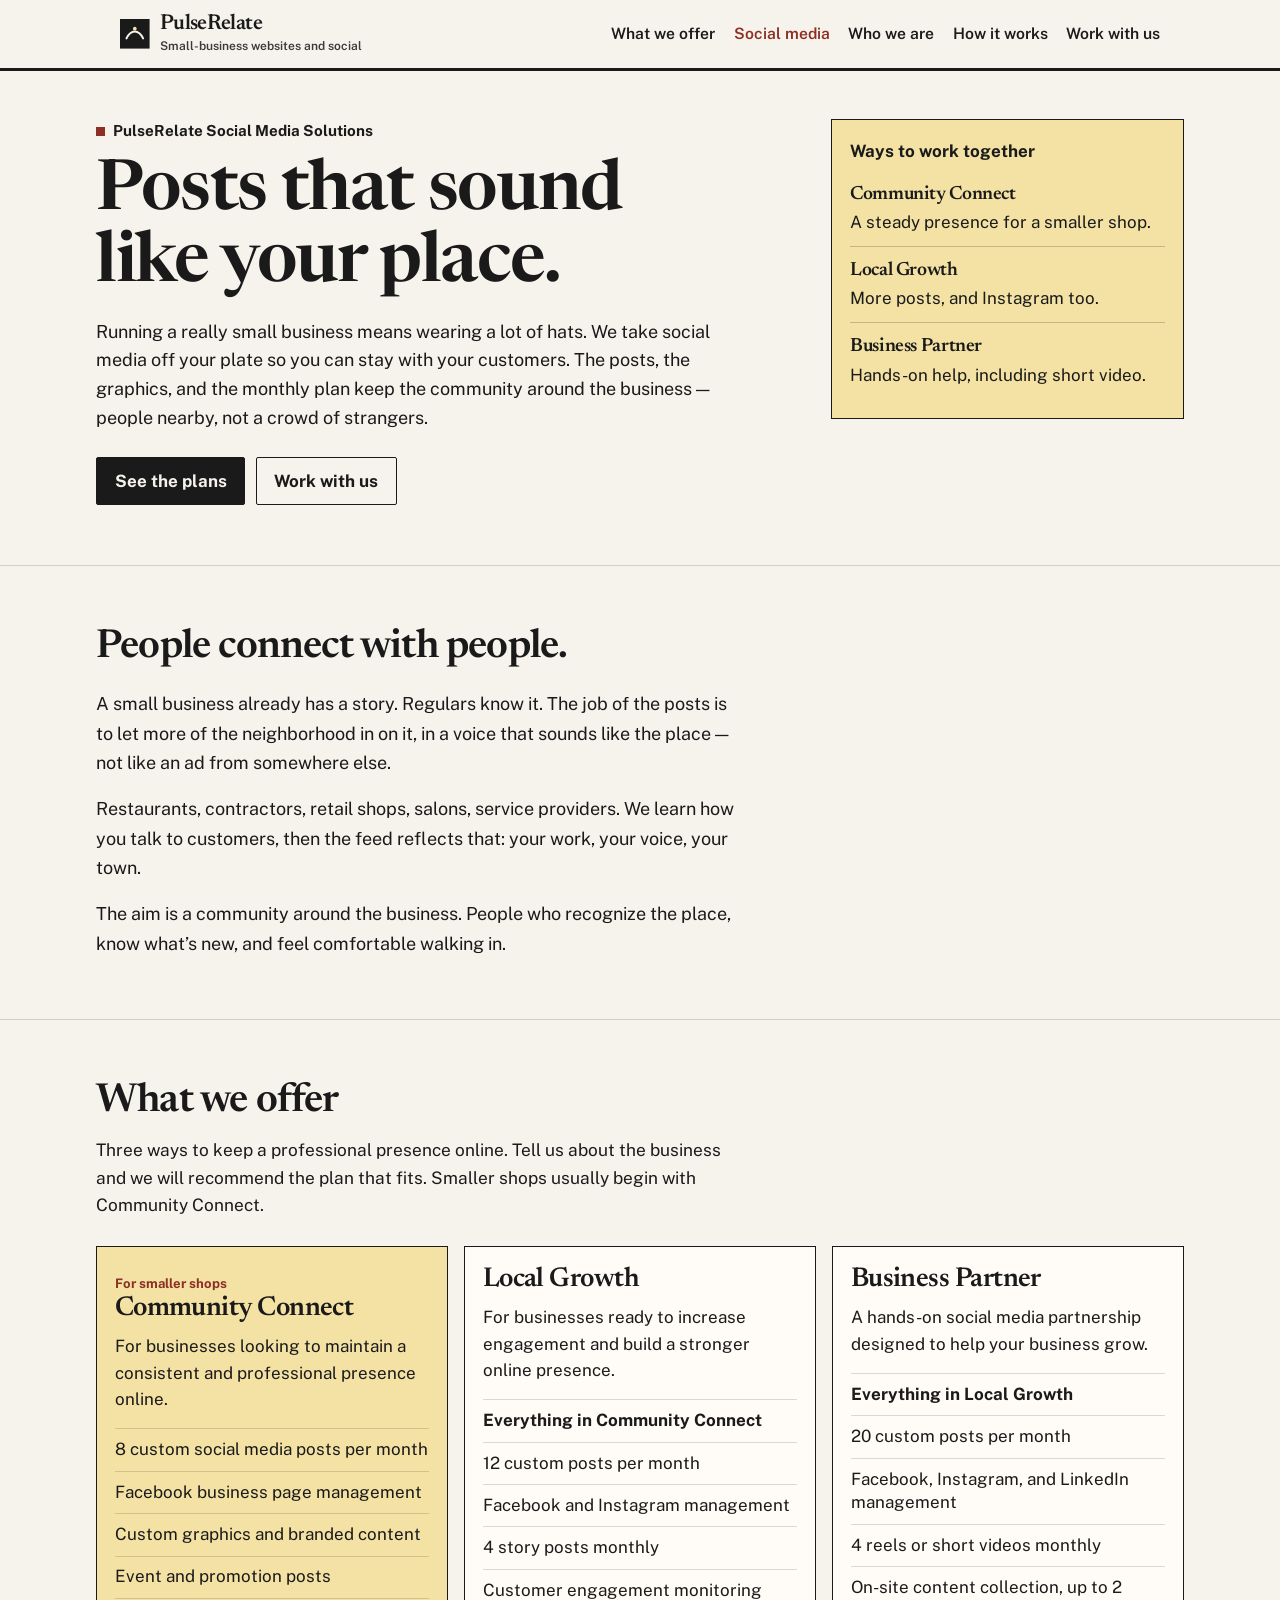
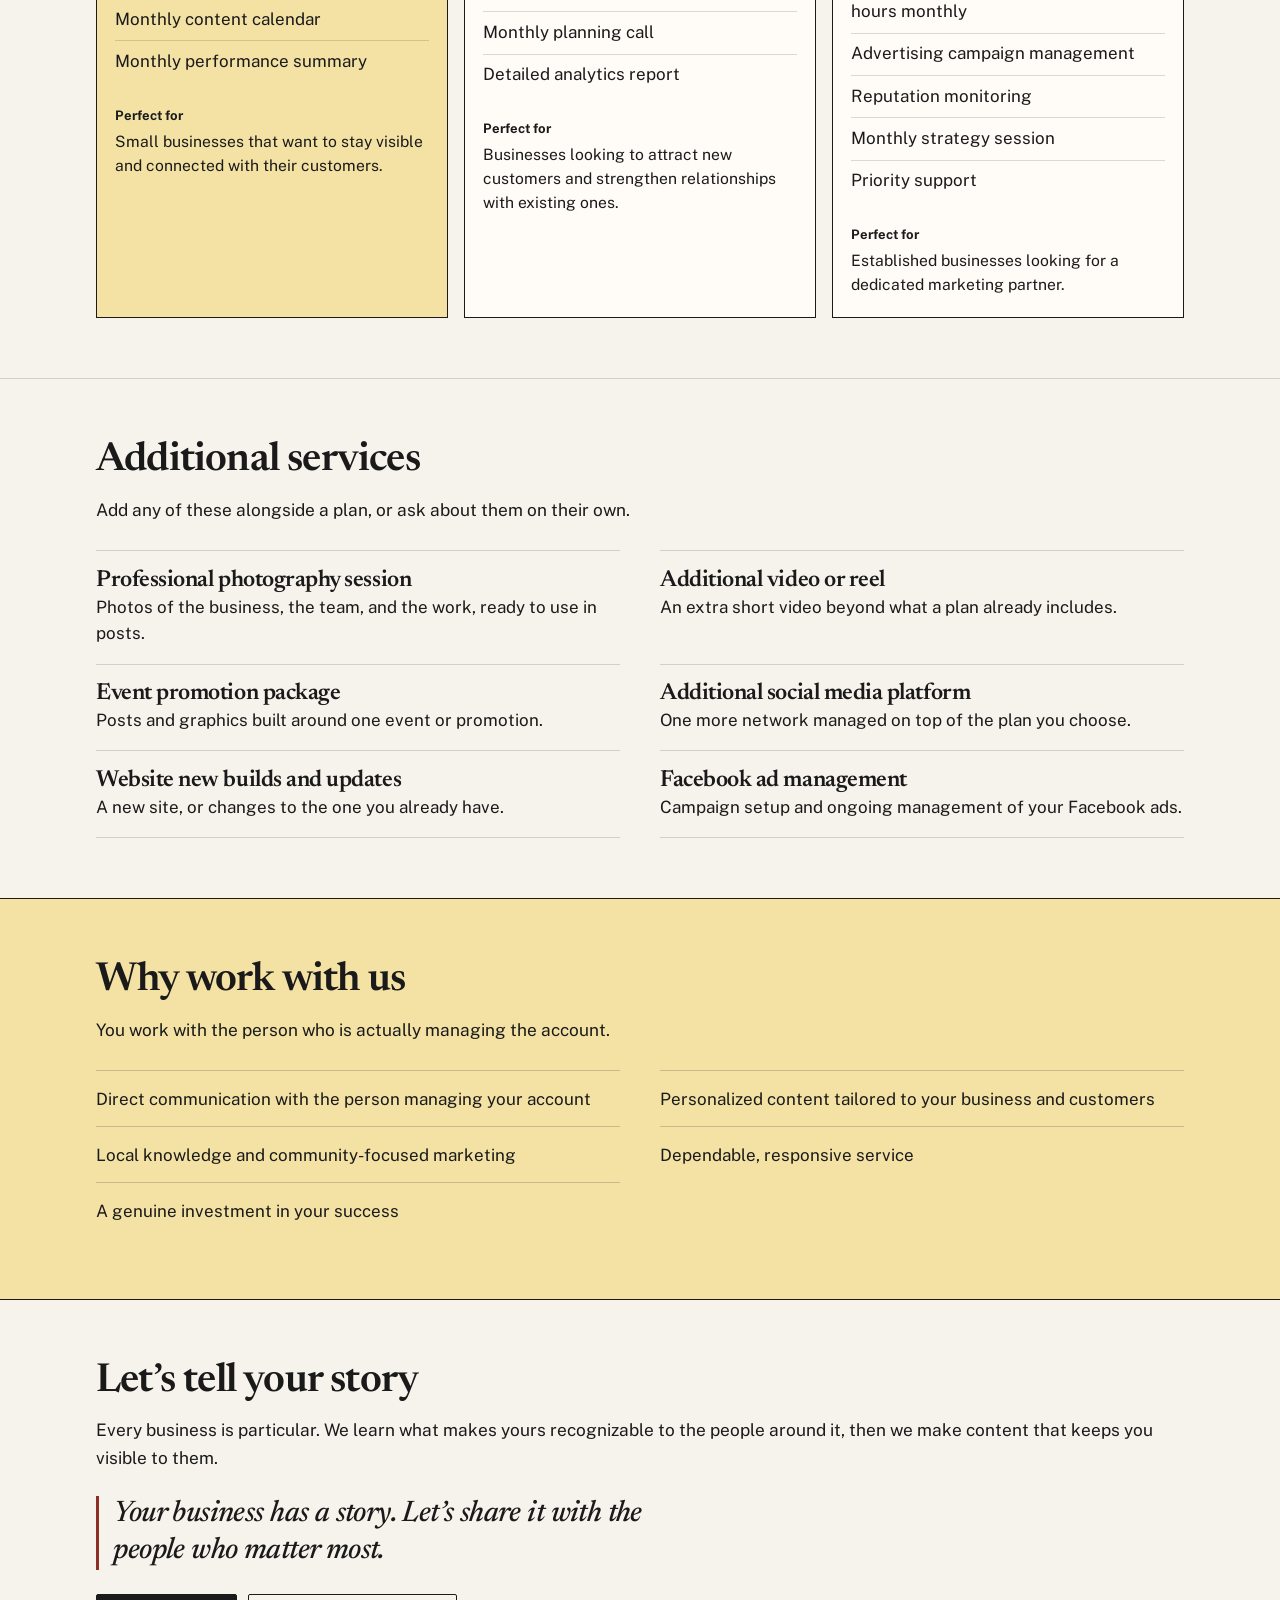
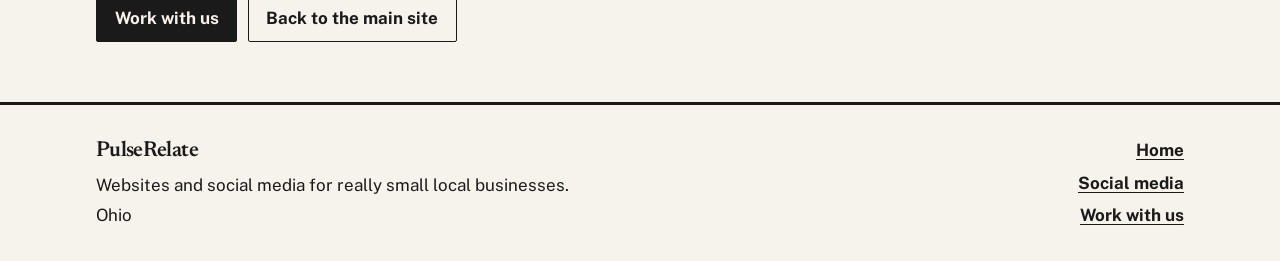
==== commit fa003057: "Use one header on both pages and say Ohio instead of Westerville. Co-authored-by: Cursor <cursoragen" ====
--- a/social.html
+++ b/social.html
@@ -37,11 +37,11 @@
           <span class="nav-toggle-icon" aria-hidden="true"></span>
           <span class="nav-toggle-label">Menu</span>
         </button>
-        <nav id="site-nav" class="nav" aria-label="Page">
-          <a href="index.html">Home</a>
-          <a href="#plans">Plans</a>
-          <a href="#extras">More services</a>
-          <a href="#why">Why us</a>
+        <nav id="site-nav" class="nav" aria-label="Site">
+          <a href="index.html#offer">What we offer</a>
+          <a href="social.html" aria-current="page">Social media</a>
+          <a href="index.html#about">Who we are</a>
+          <a href="index.html#process">How it works</a>
           <a href="index.html#work">Work with us</a>
         </nav>
       </div>
@@ -259,7 +259,7 @@
         <div>
           <p class="footer-name">PulseRelate</p>
           <p>Websites and social media for really small local businesses.</p>
-          <p>Westerville, Ohio</p>
+          <p>Ohio</p>
         </div>
         <div class="footer-links">
           <a href="index.html">Home</a>
--- a/styles.css
+++ b/styles.css
@@ -171,7 +171,8 @@
 }
 
 .nav a:hover,
-.nav a:focus-visible {
+.nav a:focus-visible,
+.nav a[aria-current="page"] {
   color: var(--red);
 }
 
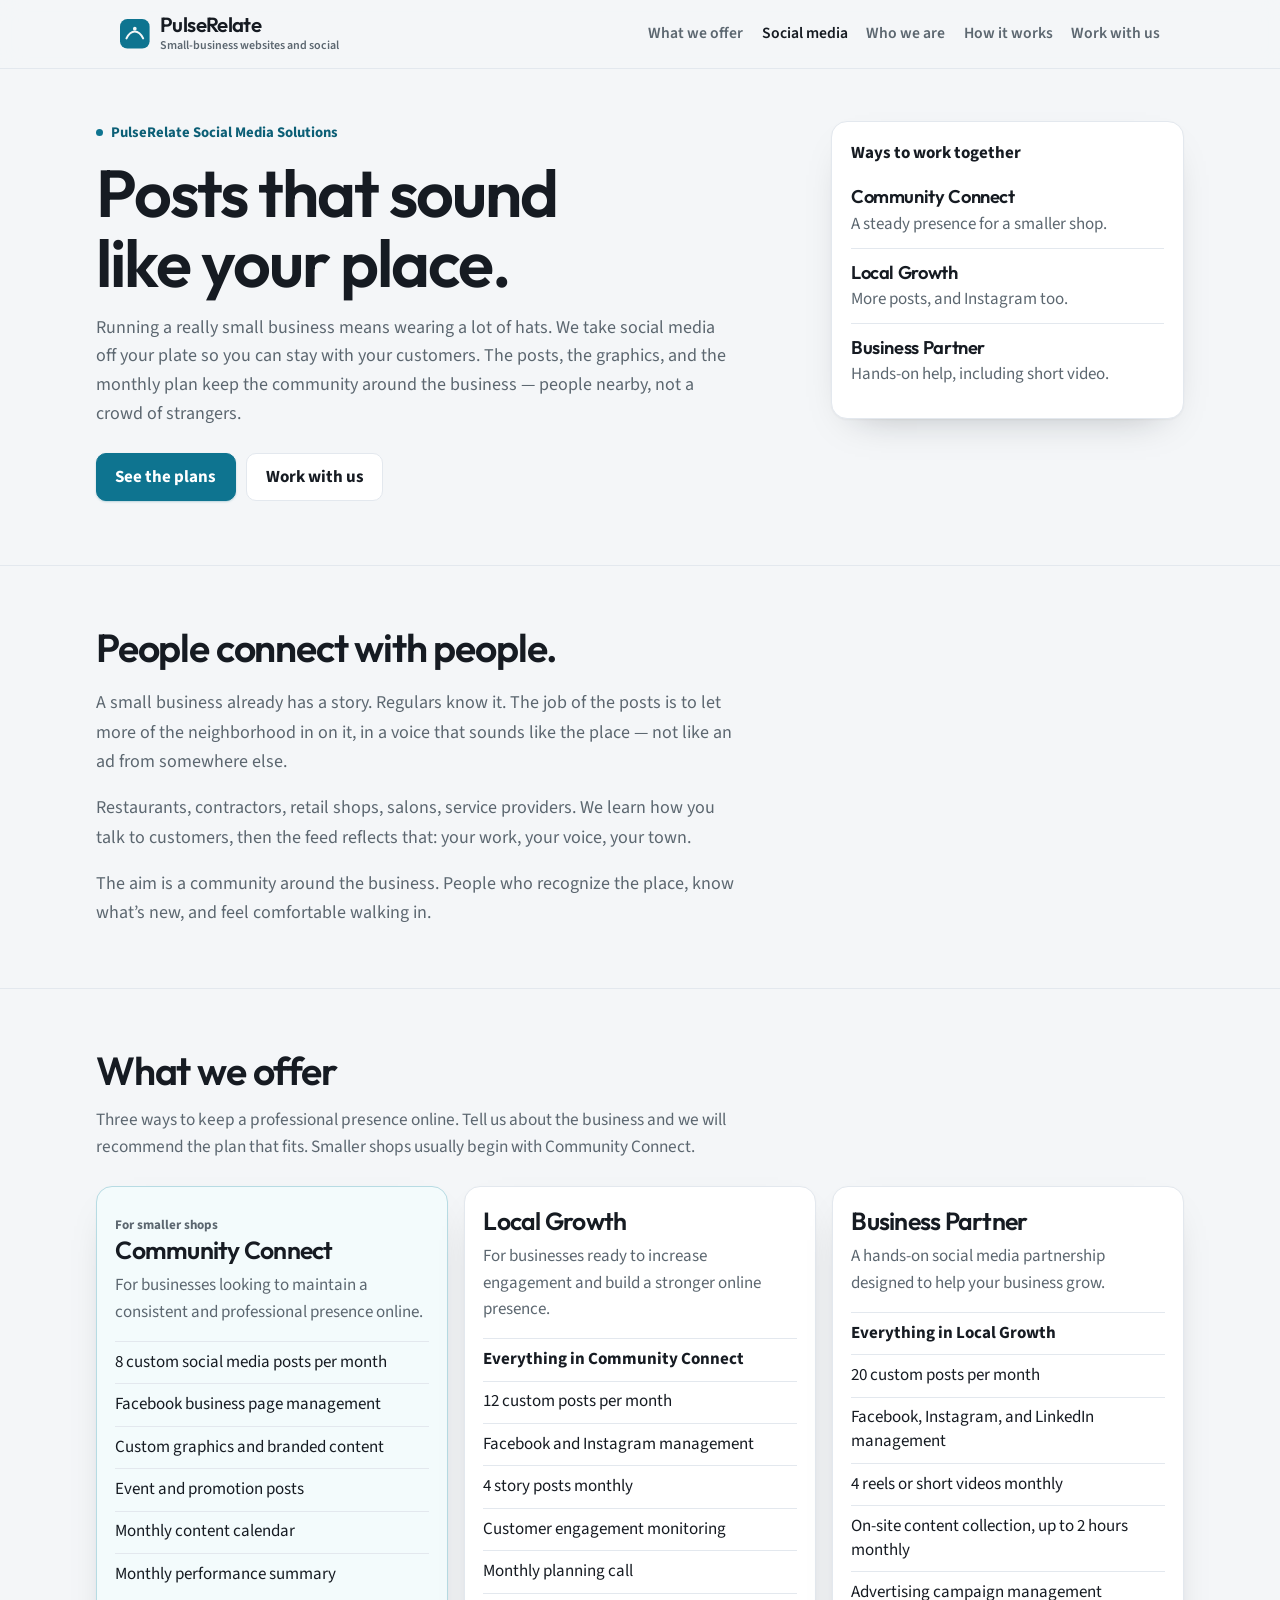
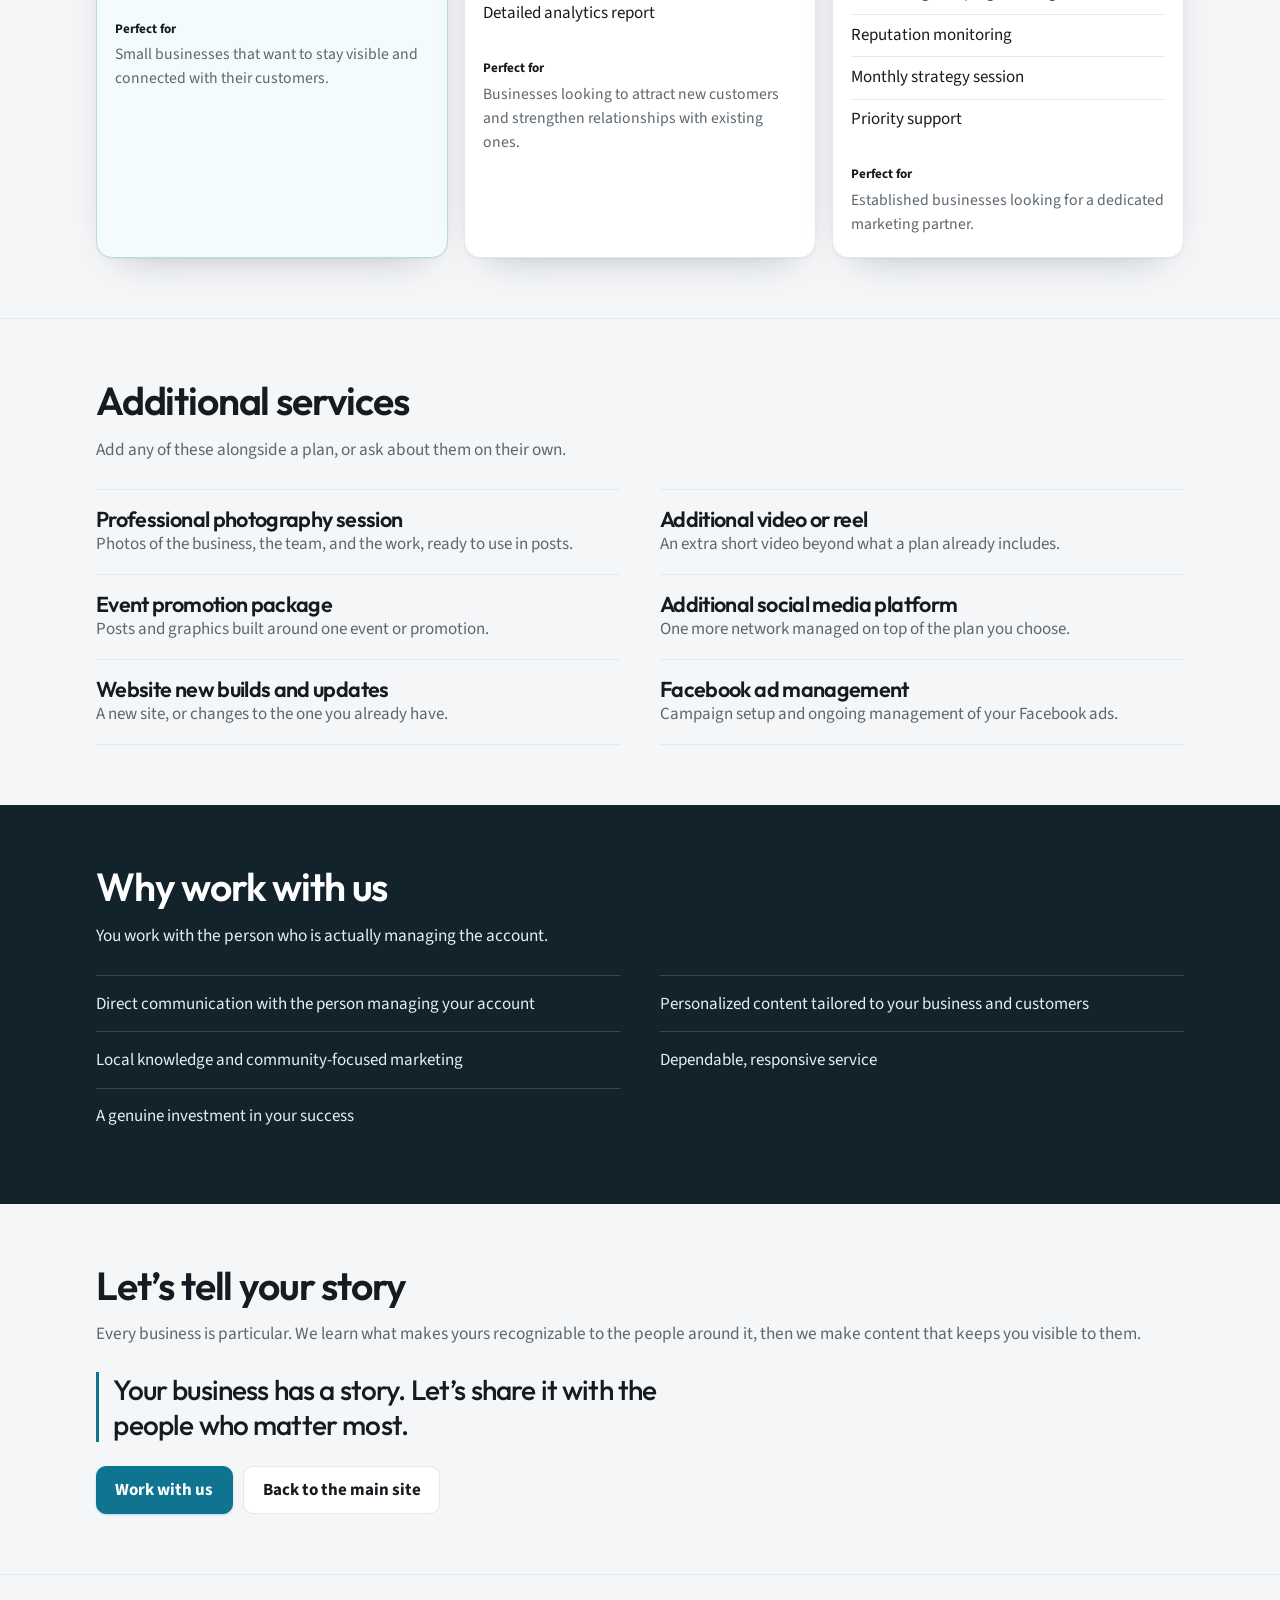
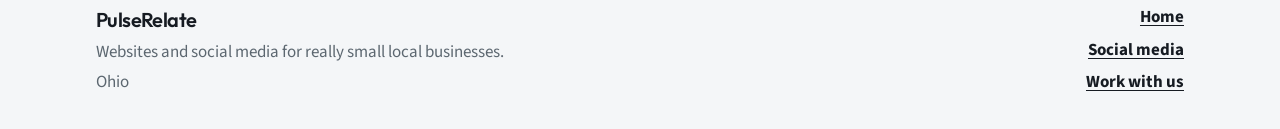
==== commit c7504087: "Replace the yellow newsprint look with a quieter teal studio style. Co-authored-by: Cursor <cursorag" ====
--- a/social.html
+++ b/social.html
@@ -3,7 +3,7 @@
   <head>
     <meta charset="utf-8" />
     <meta name="viewport" content="width=device-width, initial-scale=1, viewport-fit=cover" />
-    <meta name="theme-color" content="#f6f3ec" />
+    <meta name="theme-color" content="#f4f6f8" />
     <title>PulseRelate Social Media Solutions</title>
     <meta
       name="description"
@@ -12,11 +12,11 @@
     <link rel="preconnect" href="https://fonts.googleapis.com" />
     <link rel="preconnect" href="https://fonts.gstatic.com" crossorigin />
     <link
-      href="https://fonts.googleapis.com/css2?family=Newsreader:ital,opsz,wght@0,6..72,500;0,6..72,600;1,6..72,500&family=Public+Sans:wght@400;600;700&display=swap"
+      href="https://fonts.googleapis.com/css2?family=Outfit:wght@500;600;700&family=Source+Sans+3:wght@400;600;700&display=swap"
       rel="stylesheet"
     />
     <link rel="stylesheet" href="styles.css" />
-    <link rel="icon" href="data:image/svg+xml,%3Csvg xmlns='http://www.w3.org/2000/svg' viewBox='0 0 32 32'%3E%3Crect width='32' height='32' fill='%231a1a1a'/%3E%3Cpath d='M7 21c2.4-5 4.8-7.5 9-7.5S22.6 16 25 21' fill='none' stroke='%23f6f3ec' stroke-width='2.2' stroke-linecap='round'/%3E%3Ccircle cx='16' cy='10.5' r='2' fill='%23f3e2a4'/%3E%3C/svg%3E" />
+    <link rel="icon" href="data:image/svg+xml,%3Csvg xmlns='http://www.w3.org/2000/svg' viewBox='0 0 32 32'%3E%3Crect width='32' height='32' rx='8' fill='%230e7490'/%3E%3Cpath d='M7 21c2.4-5 4.8-7.5 9-7.5S22.6 16 25 21' fill='none' stroke='%23f4f7f8' stroke-width='2.2' stroke-linecap='round'/%3E%3Ccircle cx='16' cy='10.5' r='2' fill='%23f4f7f8'/%3E%3C/svg%3E" />
   </head>
   <body>
     <a class="skip" href="#top">Skip to content</a>
@@ -24,9 +24,9 @@
       <div class="header-inner">
         <a class="brand" href="index.html">
           <svg class="mark" viewBox="0 0 32 32" aria-hidden="true">
-            <rect width="32" height="32" fill="#1a1a1a" />
-            <path d="M7 21c2.4-5 4.8-7.5 9-7.5S22.6 16 25 21" fill="none" stroke="#f6f3ec" stroke-width="2.2" stroke-linecap="round" />
-            <circle cx="16" cy="10.5" r="2" fill="#f3e2a4" />
+            <rect width="32" height="32" rx="8" fill="#0e7490" />
+            <path d="M7 21c2.4-5 4.8-7.5 9-7.5S22.6 16 25 21" fill="none" stroke="#f4f7f8" stroke-width="2.2" stroke-linecap="round" />
+            <circle cx="16" cy="10.5" r="2" fill="#f4f7f8" />
           </svg>
           <span class="brand-text">
             <span class="brand-name">PulseRelate</span>
--- a/styles.css
+++ b/styles.css
@@ -1,13 +1,16 @@
 :root {
   color-scheme: light;
-  --paper: #f6f3ec;
-  --sheet: #fffcf7;
-  --manila: #f3e2a4;
-  --ink: #1a1a1a;
-  --muted: #3a3a3a;
-  --rule: #d5cfc3;
-  --red: #8d2f24;
+  --paper: #f4f6f8;
+  --sheet: #ffffff;
+  --ink: #161b22;
+  --muted: #5c6770;
+  --line: #e3e8ee;
+  --accent: #0e7490;
+  --accent-deep: #0c5f76;
+  --band: #13232c;
+  --band-text: #e7eef1;
   --max: 68rem;
+  --shadow: 0 1px 2px rgb(16 24 32 / 0.04), 0 16px 40px -24px rgb(16 24 32 / 0.35);
 }
 
 * {
@@ -21,7 +24,7 @@
 body {
   margin: 0;
   min-height: 100vh;
-  font-family: "Public Sans", "Segoe UI", sans-serif;
+  font-family: "Source Sans 3", "Segoe UI", sans-serif;
   font-size: 1.0625rem;
   line-height: 1.6;
   color: var(--ink);
@@ -44,12 +47,12 @@
 }
 
 :focus-visible {
-  outline: 2px solid var(--ink);
+  outline: 2px solid var(--accent);
   outline-offset: 3px;
 }
 
 ::selection {
-  background: var(--manila);
+  background: #d5eef3;
   color: var(--ink);
 }
 
@@ -59,8 +62,9 @@
   top: -4rem;
   z-index: 80;
   padding: 0.55rem 0.75rem;
+  border-radius: 8px;
   background: var(--ink);
-  color: var(--paper);
+  color: white;
   font-weight: 700;
   text-decoration: none;
 }
@@ -79,8 +83,9 @@
   top: 0;
   z-index: 30;
   padding-top: env(safe-area-inset-top);
-  background: var(--paper);
-  border-bottom: 3px solid var(--ink);
+  background: rgb(244 246 248 / 0.92);
+  border-bottom: 1px solid var(--line);
+  backdrop-filter: blur(12px);
 }
 
 .header-inner {
@@ -112,8 +117,8 @@
 
 .brand-name {
   display: block;
-  font-family: Newsreader, Georgia, "Iowan Old Style", serif;
-  font-size: 1.35rem;
+  font-family: Outfit, "Segoe UI", sans-serif;
+  font-size: 1.28rem;
   font-weight: 600;
   letter-spacing: -0.03em;
   line-height: 1;
@@ -136,20 +141,21 @@
   min-height: 44px;
   min-width: 44px;
   padding: 0.35rem 0.8rem;
-  border: 1.5px solid var(--ink);
-  border-radius: 2px;
-  background: transparent;
+  border: 1px solid var(--line);
+  border-radius: 999px;
+  background: var(--sheet);
   color: var(--ink);
   font: inherit;
   font-size: 0.95rem;
   font-weight: 700;
   cursor: pointer;
+  box-shadow: 0 1px 2px rgb(16 24 32 / 0.05);
 }
 
 .nav-toggle:hover,
 .nav-toggle:focus-visible {
-  background: var(--ink);
-  color: var(--paper);
+  border-color: var(--accent);
+  color: var(--accent-deep);
 }
 
 .nav-toggle-icon {
@@ -165,15 +171,15 @@
 }
 
 .nav a {
-  color: var(--ink);
-  font-weight: 700;
+  color: var(--muted);
+  font-weight: 600;
   text-decoration: none;
 }
 
 .nav a:hover,
 .nav a:focus-visible,
 .nav a[aria-current="page"] {
-  color: var(--red);
+  color: var(--ink);
 }
 
 @media (max-width: 899px) {
@@ -181,13 +187,14 @@
     display: flex;
     flex-direction: column;
     position: absolute;
-    top: calc(100% + 3px);
+    top: calc(100% + 1px);
     left: 0;
     right: 0;
     z-index: 40;
-    padding: 0.15rem 0 0.5rem;
-    background: var(--paper);
-    border-bottom: 3px solid var(--ink);
+    padding: 0.35rem 0 0.6rem;
+    background: rgb(244 246 248 / 0.98);
+    border-bottom: 1px solid var(--line);
+    box-shadow: 0 16px 32px -24px rgb(16 24 32 / 0.45);
   }
 
   .nav a {
@@ -195,7 +202,8 @@
     align-items: center;
     min-height: 48px;
     padding: 0.35rem 1rem;
-    border-top: 1px solid var(--rule);
+    border-top: 1px solid var(--line);
+    color: var(--ink);
     font-size: 1.05rem;
   }
 }
@@ -218,31 +226,55 @@
   align-items: center;
   gap: 0.5rem;
   margin: 0 0 0.85rem;
-  font-size: 0.95rem;
+  color: var(--accent-deep);
+  font-size: 0.92rem;
   font-weight: 700;
 }
 
 .kicker-mark {
-  width: 0.55rem;
-  height: 0.55rem;
+  width: 0.45rem;
+  height: 0.45rem;
   flex: none;
-  background: var(--red);
+  border-radius: 999px;
+  background: var(--accent);
+}
+
+h1,
+h2,
+h3,
+.brand-name,
+.footer-name,
+.side-card strong,
+.step-num,
+.pull p {
+  font-family: Outfit, "Segoe UI", sans-serif;
 }
 
 h1,
 h2,
 h3 {
-  font-family: Newsreader, Georgia, "Iowan Old Style", serif;
   font-weight: 600;
-  letter-spacing: -0.02em;
+  letter-spacing: -0.03em;
   line-height: 1.12;
   text-wrap: balance;
 }
 
 h1 {
   margin: 0;
-  font-size: clamp(2.35rem, 8vw, 4.35rem);
-  line-height: 1.04;
+  font-size: clamp(2.35rem, 8vw, 4.15rem);
+  line-height: 1.05;
+}
+
+.lede,
+.section-intro p,
+.close-block > p,
+.side-card span,
+.service-list p,
+.steps p,
+.extras p,
+.plan > p,
+.story p {
+  color: var(--muted);
 }
 
 .lede {
@@ -265,40 +297,45 @@
   align-items: center;
   justify-content: center;
   min-height: 48px;
-  padding: 0.7rem 1.1rem;
-  border: 1.5px solid var(--ink);
-  border-radius: 2px;
-  background: var(--ink);
-  color: var(--paper);
+  padding: 0.7rem 1.15rem;
+  border: 1px solid var(--accent);
+  border-radius: 10px;
+  background: var(--accent);
+  color: white;
   font-weight: 700;
   line-height: 1.2;
   text-align: center;
   text-decoration: none;
+  box-shadow: 0 1px 2px rgb(14 116 144 / 0.25);
 }
 
 .button:hover,
 .button:focus-visible {
-  background: var(--red);
-  border-color: var(--red);
-  color: #fffaf4;
+  background: var(--accent-deep);
+  border-color: var(--accent-deep);
+  color: white;
 }
 
 .button-quiet {
-  background: transparent;
-  color: var(--ink);
+  background: var(--sheet);
+  border-color: var(--line);
+  color: var(--ink);
+  box-shadow: none;
 }
 
 .button-quiet:hover,
 .button-quiet:focus-visible {
-  background: var(--ink);
-  border-color: var(--ink);
-  color: var(--paper);
+  border-color: var(--accent);
+  background: var(--sheet);
+  color: var(--accent-deep);
 }
 
 .side-card {
-  padding: 1.1rem 1.15rem 1.2rem;
-  border: 1.5px solid var(--ink);
-  background: var(--manila);
+  padding: 1.15rem 1.2rem 1.25rem;
+  border: 1px solid var(--line);
+  border-radius: 16px;
+  background: var(--sheet);
+  box-shadow: var(--shadow);
 }
 
 .side-card-label {
@@ -314,7 +351,7 @@
 
 .side-card li {
   padding: 0.7rem 0;
-  border-top: 1px solid rgb(26 26 26 / 0.22);
+  border-top: 1px solid var(--line);
   line-height: 1.4;
 }
 
@@ -329,15 +366,15 @@
 
 .side-card a:hover,
 .side-card a:focus-visible {
-  color: var(--red);
+  color: var(--accent-deep);
 }
 
 .side-card strong {
   display: block;
-  font-family: Newsreader, Georgia, serif;
-  font-size: 1.2rem;
+  font-size: 1.15rem;
   font-weight: 600;
   letter-spacing: -0.02em;
+  color: var(--ink);
 }
 
 .side-card span {
@@ -348,13 +385,14 @@
 .side-card-foot {
   margin: 0.85rem 0 0;
   padding-top: 0.85rem;
-  border-top: 1px solid rgb(26 26 26 / 0.22);
+  border-top: 1px solid var(--line);
+  color: var(--muted);
   font-size: 0.98rem;
 }
 
 .section {
   padding: 2.6rem 0;
-  border-top: 1px solid var(--rule);
+  border-top: 1px solid var(--line);
   scroll-margin-top: 5.25rem;
 }
 
@@ -363,10 +401,9 @@
 }
 
 .section-intro h2,
-.story-block h2,
 .close-block h2 {
   margin: 0;
-  font-size: clamp(1.85rem, 4vw, 2.5rem);
+  font-size: clamp(1.85rem, 4vw, 2.45rem);
 }
 
 .section-intro p,
@@ -394,19 +431,19 @@
   display: grid;
   gap: 0.35rem;
   padding: 1.25rem 0;
-  border-top: 1px solid var(--rule);
+  border-top: 1px solid var(--line);
 }
 
 .service-list li:last-child,
 .extras li:last-child {
-  border-bottom: 1px solid var(--rule);
+  border-bottom: 1px solid var(--line);
 }
 
 .service-list h3,
 .steps h3,
 .extras h3 {
   margin: 0;
-  font-size: 1.45rem;
+  font-size: 1.35rem;
 }
 
 .service-list p,
@@ -421,23 +458,44 @@
 .more {
   justify-self: start;
   margin-top: 0.75rem;
+  color: var(--accent-deep);
   font-weight: 700;
   text-underline-offset: 0.18em;
 }
 
 .more:hover,
 .more:focus-visible {
-  color: var(--red);
+  color: var(--ink);
 }
 
 .notice {
-  background: var(--manila);
-  border-top: 1.5px solid var(--ink);
-  border-bottom: 1.5px solid var(--ink);
+  background: var(--band);
+  color: white;
+  border-top: 0;
+  border-bottom: 0;
 }
 
 .notice + .section {
   border-top: 0;
+}
+
+.notice h2,
+.notice .place,
+.notice .kicker {
+  color: white;
+}
+
+.notice .kicker-mark {
+  background: #7dd3e8;
+}
+
+.notice .section-intro p,
+.notice .reasons li {
+  color: var(--band-text);
+}
+
+.notice .reasons li {
+  border-top-color: rgb(255 255 255 / 0.16);
 }
 
 .place {
@@ -450,15 +508,14 @@
   grid-template-columns: 2.75rem minmax(0, 1fr);
   gap: 0.35rem 0.75rem;
   padding: 1.15rem 0;
-  border-top: 1px solid var(--rule);
+  border-top: 1px solid var(--line);
 }
 
 .step-num {
-  font-family: Newsreader, Georgia, serif;
-  font-size: 1.65rem;
+  font-size: 1.15rem;
   font-weight: 600;
-  line-height: 1;
-  color: var(--red);
+  line-height: 1.3;
+  color: var(--accent);
 }
 
 .soon,
@@ -468,8 +525,10 @@
 
 .soon {
   padding: 1.1rem 1.15rem;
-  border: 1.5px dashed var(--ink);
-  background: var(--manila);
+  border: 1px dashed var(--line);
+  border-radius: 14px;
+  background: var(--sheet);
+  color: var(--muted);
 }
 
 .soon p,
@@ -485,13 +544,16 @@
 
 .form-hint {
   max-width: 38rem;
+  color: var(--muted);
 }
 
 #form-frame {
   width: 100%;
   height: 900px;
-  border: 1.5px solid var(--ink);
+  border: 1px solid var(--line);
+  border-radius: 16px;
   background: white;
+  box-shadow: var(--shadow);
 }
 
 .story {
@@ -518,26 +580,29 @@
   display: flex;
   flex-direction: column;
   min-width: 0;
-  padding: 1.15rem 1.1rem 1.25rem;
-  border: 1.5px solid var(--ink);
+  padding: 1.2rem 1.15rem 1.3rem;
+  border: 1px solid var(--line);
+  border-radius: 16px;
   background: var(--sheet);
+  box-shadow: var(--shadow);
   scroll-margin-top: 5.25rem;
 }
 
 .plan-start {
-  background: var(--manila);
+  border-color: #b7dbe3;
+  background: #f3fbfc;
 }
 
 .plan-flag {
   margin: 0 0 0.35rem;
-  color: var(--red);
+  color: var(--accent-deep);
   font-size: 0.82rem;
   font-weight: 700;
 }
 
 .plan h3 {
   margin: 0;
-  font-size: 1.7rem;
+  font-size: 1.55rem;
 }
 
 .plan > p {
@@ -552,23 +617,26 @@
 
 .features li {
   padding: 0.55rem 0;
-  border-top: 1px solid rgb(26 26 26 / 0.16);
+  border-top: 1px solid var(--line);
   line-height: 1.4;
 }
 
 .features li.includes {
+  color: var(--ink);
   font-weight: 700;
 }
 
 .fit {
   margin-top: auto;
   padding-top: 0.9rem;
+  color: var(--muted);
   font-size: 0.98rem;
 }
 
 .fit strong {
   display: block;
   margin-bottom: 0.2rem;
+  color: var(--ink);
   font-size: 0.82rem;
   font-weight: 700;
 }
@@ -579,7 +647,7 @@
 
 .extras li {
   padding: 1.05rem 0;
-  border-top: 1px solid var(--rule);
+  border-top: 1px solid var(--line);
 }
 
 .reasons {
@@ -588,7 +656,7 @@
 
 .reasons li {
   padding: 0.9rem 0.75rem 0.9rem 0;
-  border-top: 1px solid rgb(26 26 26 / 0.2);
+  border-top: 1px solid var(--line);
 }
 
 .pull {
@@ -596,16 +664,15 @@
   margin: 1.5rem 0 0;
   padding: 0 0 0 0.9rem;
   border: 0;
-  border-left: 3px solid var(--red);
+  border-left: 3px solid var(--accent);
 }
 
 .pull p {
   margin: 0;
-  font-family: Newsreader, Georgia, serif;
-  font-size: clamp(1.4rem, 3vw, 1.85rem);
-  font-style: italic;
+  color: var(--ink);
+  font-size: clamp(1.35rem, 3vw, 1.75rem);
   font-weight: 500;
-  letter-spacing: -0.02em;
+  letter-spacing: -0.03em;
   line-height: 1.25;
 }
 
@@ -615,7 +682,8 @@
 
 .site-footer {
   padding: 1.6rem 0 calc(2rem + env(safe-area-inset-bottom));
-  border-top: 3px solid var(--ink);
+  border-top: 1px solid var(--line);
+  color: var(--muted);
 }
 
 .footer-grid {
@@ -625,8 +693,8 @@
 
 .footer-name {
   margin: 0;
-  font-family: Newsreader, Georgia, serif;
-  font-size: 1.35rem;
+  color: var(--ink);
+  font-size: 1.25rem;
   font-weight: 600;
   letter-spacing: -0.03em;
 }
@@ -643,13 +711,14 @@
 }
 
 .footer-links a {
+  color: var(--ink);
   font-weight: 700;
   text-underline-offset: 0.16em;
 }
 
 .footer-links a:hover,
 .footer-links a:focus-visible {
-  color: var(--red);
+  color: var(--accent-deep);
 }
 
 @media (max-width: 720px) {
@@ -704,7 +773,7 @@
   }
 
   .extras li:nth-last-child(2) {
-    border-bottom: 1px solid var(--rule);
+    border-bottom: 1px solid var(--line);
   }
 
   .footer-grid {
@@ -731,7 +800,7 @@
   .steps li {
     display: block;
     padding: 1rem 0 0;
-    border-top: 3px solid var(--ink);
+    border-top: 2px solid var(--accent);
   }
 
   .step-num {
@@ -766,7 +835,7 @@
   }
 
   .hero {
-    padding: 3rem 0 3.75rem;
+    padding: 3.25rem 0 4rem;
   }
 
   .hero-grid {
